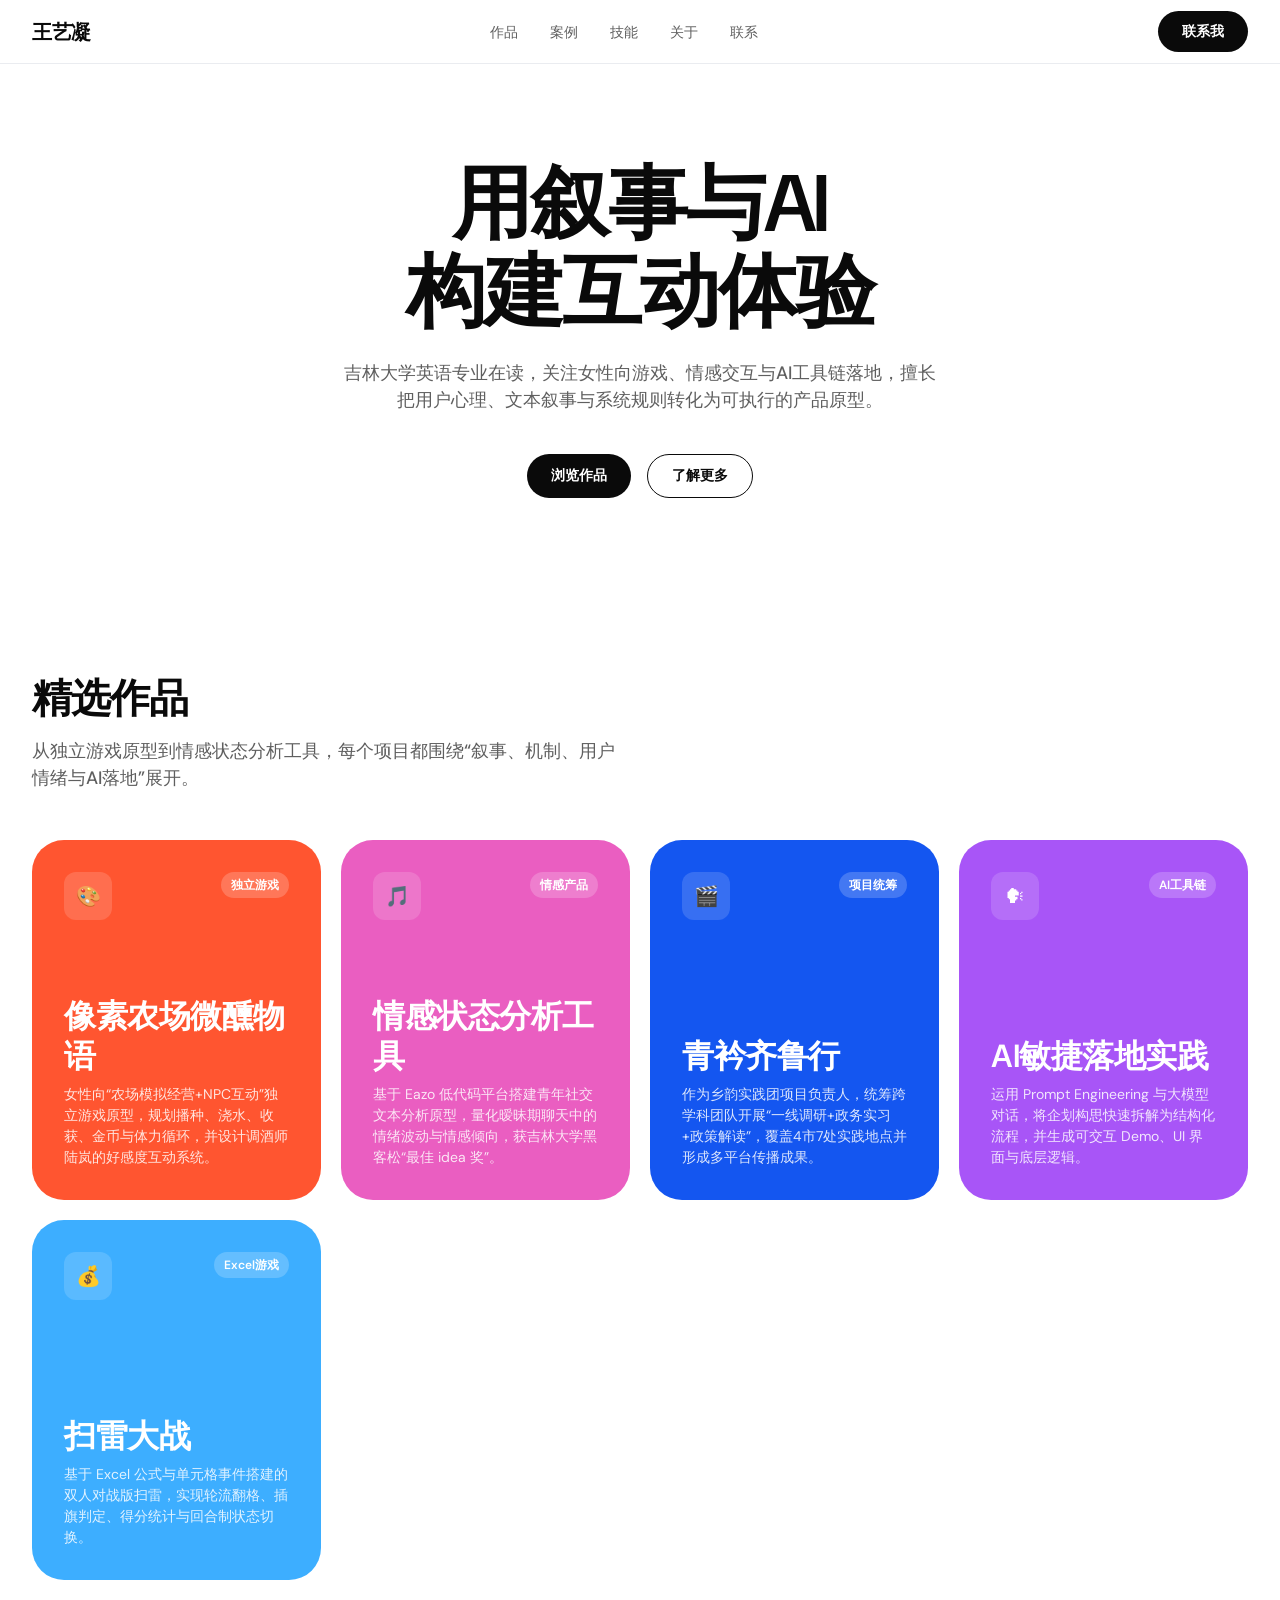
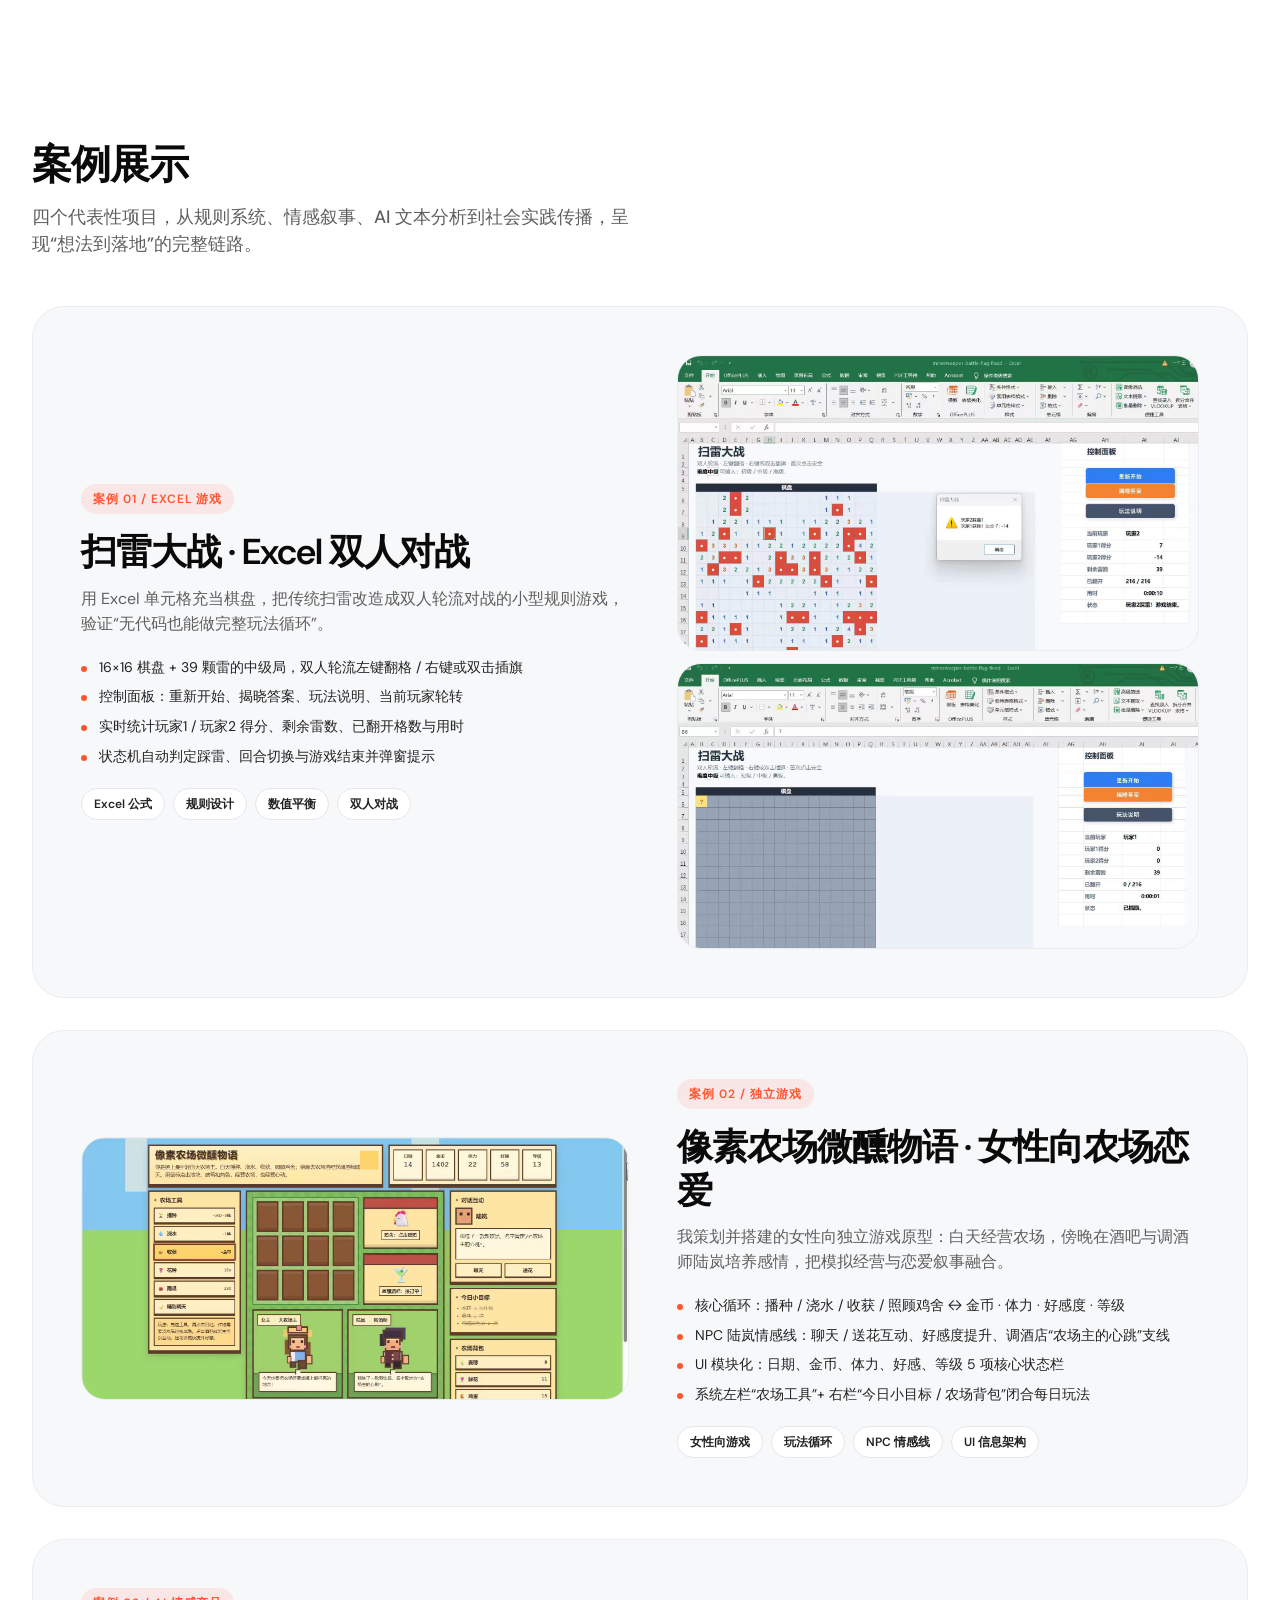
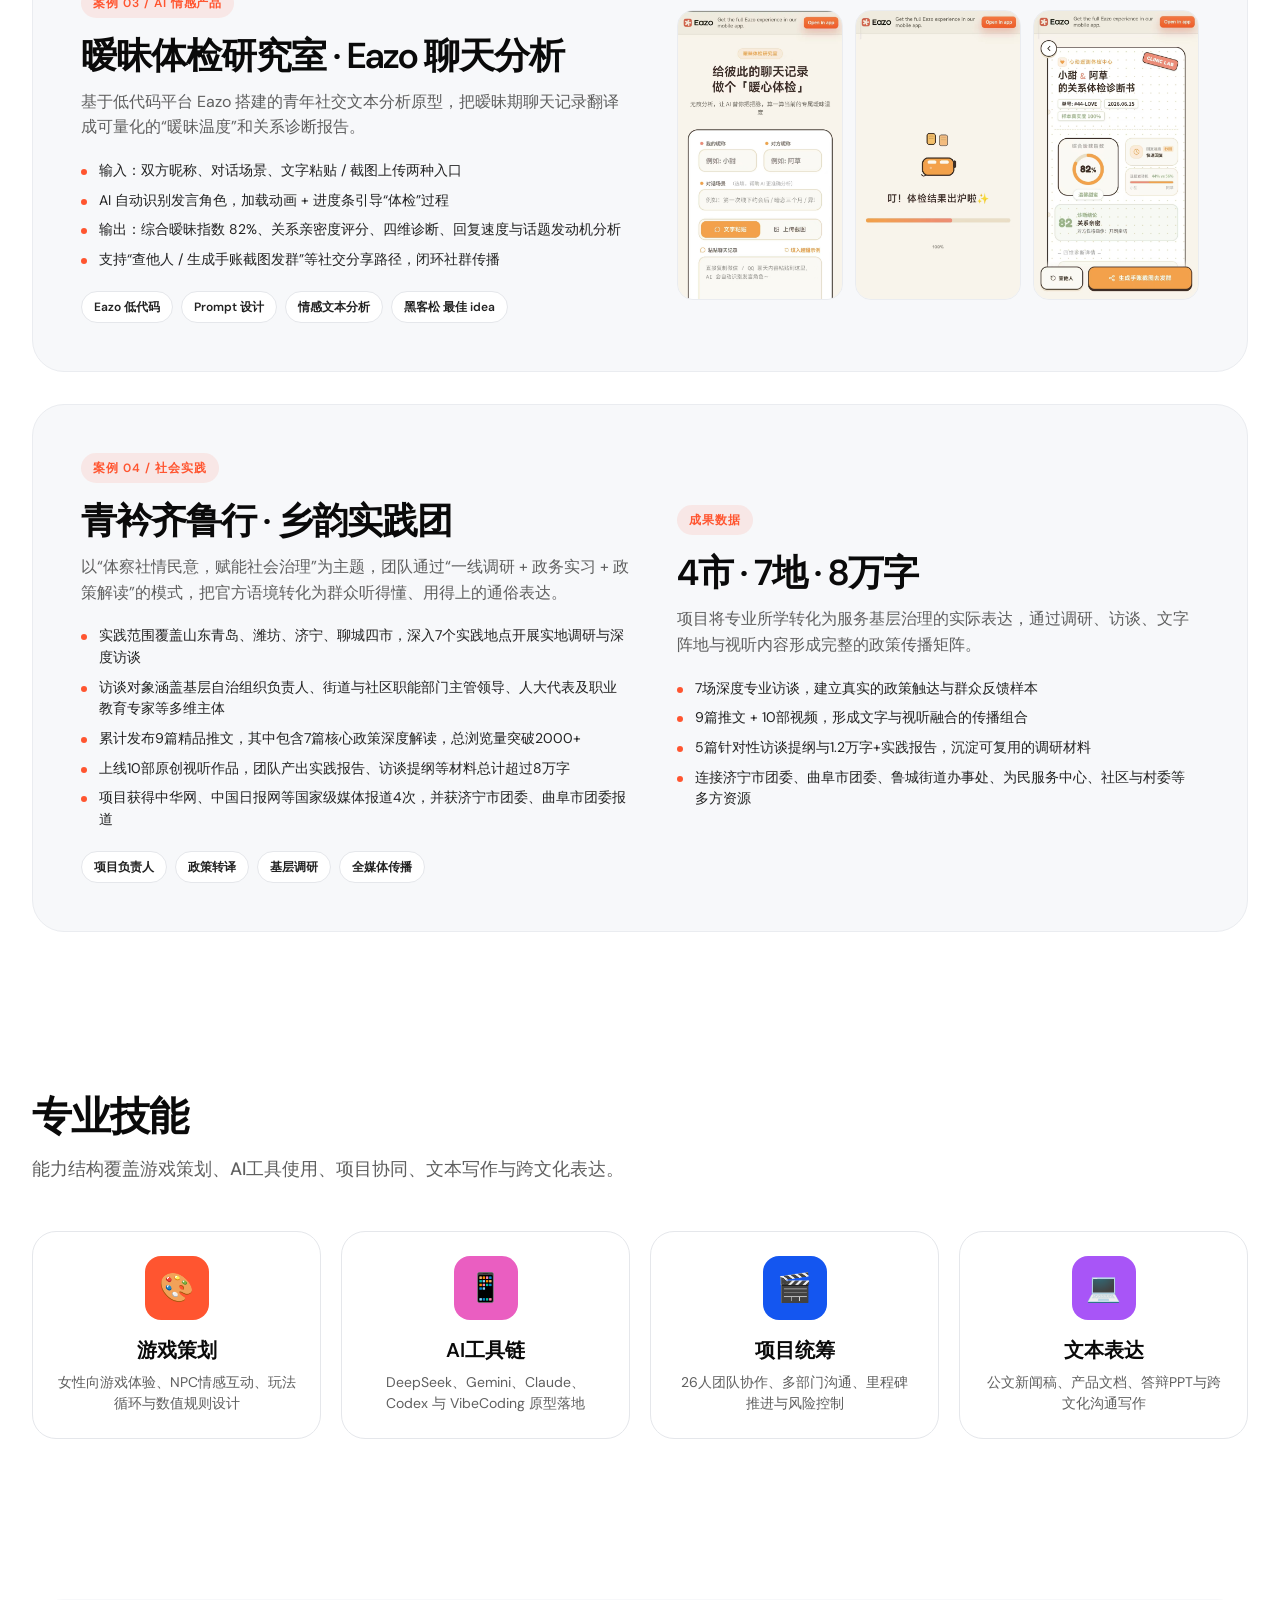
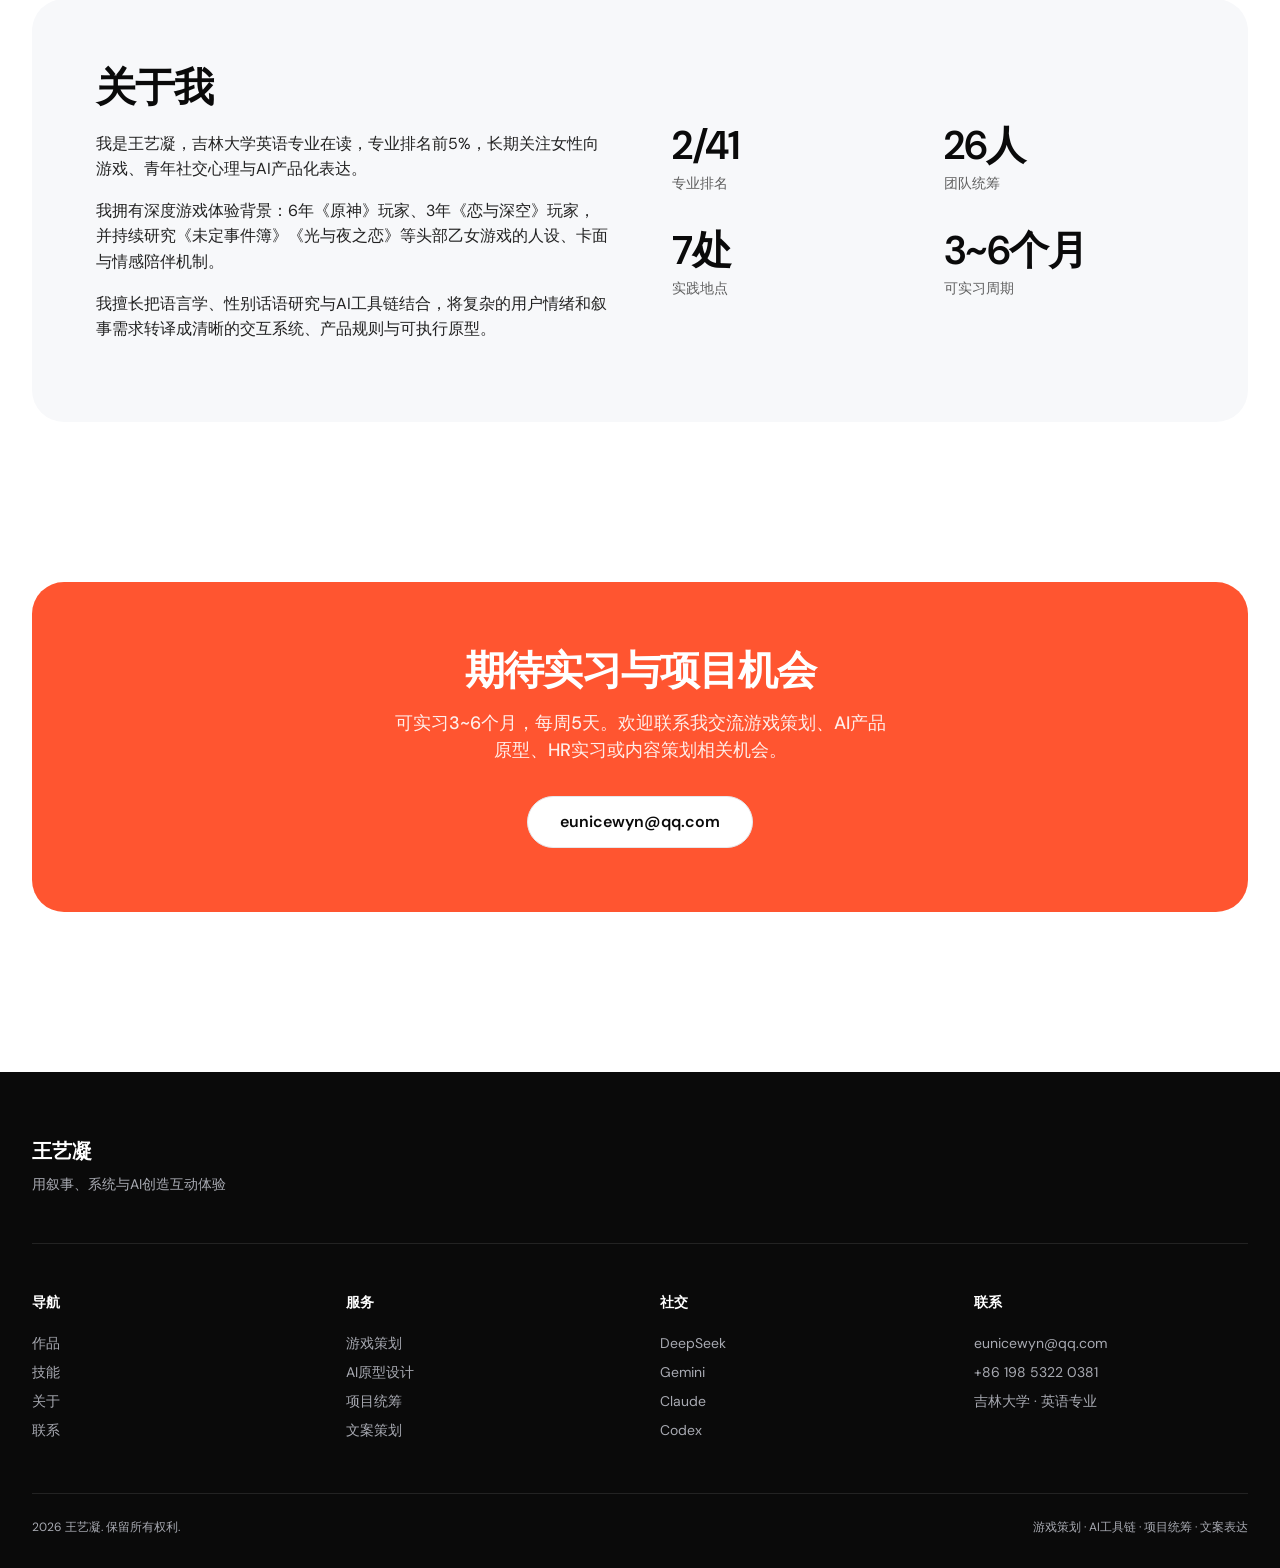
==== index.html @ bca610d2 "Deploy portfolio site" ====
<!-- Generated by Trae Work -->
<!DOCTYPE html>
<html lang="zh-CN">
<head>
  <meta charset="UTF-8">
  <meta name="viewport" content="width=device-width, initial-scale=1.0">
  <title>王艺凝 — 游戏策划与AI产品作品集</title>
  <link rel="preconnect" href="https://fonts.googleapis.com">
  <link rel="preconnect" href="https://fonts.gstatic.com" crossorigin>
  <link href="https://fonts.googleapis.com/css2?family=DM+Sans:ital,opsz,wght@0,9..40,400;0,9..40,500;0,9..40,600;0,9..40,700;1,9..40,400&display=swap" rel="stylesheet">
  <style>
    :root {
      --primary: #0a0a0a;
      --on-primary: #ffffff;
      --primary-soft: #181e25;
      --brand-coral: #ff5530;
      --brand-magenta: #ea5ec1;
      --brand-blue: #1456f0;
      --brand-blue-deep: #1d4ed8;
      --brand-cyan: #3daeff;
      --brand-purple: #a855f7;
      --canvas: #ffffff;
      --surface: #f7f8fa;
      --surface-soft: #f2f3f5;
      --hairline: #e5e7eb;
      --hairline-soft: #eaecf0;
      --ink: #0a0a0a;
      --ink-strong: #000000;
      --charcoal: #222222;
      --slate: #45515e;
      --steel: #5f5f5f;
      --stone: #8e8e93;
      --muted: #a8aab2;
      --footer-bg: #0a0a0a;
      --success-bg: #e8ffea;
      --success-text: #1ba673;
    }

    * { margin: 0; padding: 0; box-sizing: border-box; }

    html { scroll-behavior: smooth; }

    body {
      font-family: 'DM Sans', 'Inter', 'Helvetica Neue', Helvetica, Arial, sans-serif;
      background-color: var(--canvas);
      color: var(--ink);
      line-height: 1.5;
      -webkit-font-smoothing: antialiased;
    }

    /* Navigation */
    .nav {
      position: sticky;
      top: 0;
      z-index: 100;
      background: var(--canvas);
      border-bottom: 1px solid var(--hairline-soft);
      height: 64px;
      display: flex;
      align-items: center;
      justify-content: space-between;
      padding: 0 32px;
      max-width: 1280px;
      margin: 0 auto;
    }

    .nav-logo {
      font-size: 20px;
      font-weight: 700;
      color: var(--ink);
      letter-spacing: -0.5px;
      text-decoration: none;
    }

    .nav-links {
      display: flex;
      gap: 32px;
      list-style: none;
    }

    .nav-links a {
      font-size: 14px;
      font-weight: 500;
      color: var(--steel);
      text-decoration: none;
      transition: color 0.15s ease;
    }

    .nav-links a:hover { color: var(--ink); }

    .nav-cta {
      display: flex;
      gap: 12px;
    }

    .btn {
      display: inline-flex;
      align-items: center;
      justify-content: center;
      font-family: 'DM Sans', sans-serif;
      font-size: 14px;
      font-weight: 600;
      line-height: 1.4;
      text-decoration: none;
      border: none;
      cursor: pointer;
      transition: all 0.15s ease;
    }

    .btn-primary {
      background: var(--primary);
      color: var(--on-primary);
      padding: 11px 24px;
      border-radius: 9999px;
    }

    .btn-primary:hover { background: var(--charcoal); }

    .btn-secondary {
      background: transparent;
      color: var(--ink);
      padding: 11px 24px;
      border-radius: 9999px;
      border: 1px solid var(--ink);
    }

    .btn-secondary:hover { background: var(--surface); }

    .btn-tertiary {
      background: var(--canvas);
      color: var(--ink);
      padding: 11px 24px;
      border-radius: 9999px;
      border: 1px solid var(--hairline);
    }

    .btn-tertiary:hover { background: var(--surface); }

    /* Hero Section */
    .hero {
      max-width: 1280px;
      margin: 0 auto;
      padding: 96px 32px;
      text-align: center;
    }

    .hero h1 {
      font-size: 80px;
      font-weight: 600;
      line-height: 1.10;
      letter-spacing: -2px;
      color: var(--ink);
      margin-bottom: 24px;
    }

    .hero-subtitle {
      font-size: 18px;
      font-weight: 500;
      line-height: 1.5;
      color: var(--steel);
      max-width: 600px;
      margin: 0 auto 40px;
    }

    .hero-cta {
      display: flex;
      gap: 16px;
      justify-content: center;
      flex-wrap: wrap;
    }

    /* Section Base */
    .section {
      max-width: 1280px;
      margin: 0 auto;
      padding: 80px 32px;
    }

    .section-title {
      font-size: 40px;
      font-weight: 600;
      line-height: 1.20;
      letter-spacing: -1px;
      color: var(--ink);
      margin-bottom: 16px;
    }

    .section-subtitle {
      font-size: 18px;
      font-weight: 500;
      line-height: 1.5;
      color: var(--steel);
      margin-bottom: 48px;
      max-width: 600px;
    }

    /* Project Matrix Grid */
    .project-grid {
      display: grid;
      grid-template-columns: repeat(auto-fit, minmax(240px, 1fr));
      gap: 20px;
    }

    .project-card {
      border-radius: 32px;
      padding: 32px;
      min-height: 360px;
      display: flex;
      flex-direction: column;
      justify-content: space-between;
      position: relative;
      overflow: hidden;
      cursor: pointer;
      transition: transform 0.2s ease, box-shadow 0.2s ease;
    }

    .project-card:hover {
      transform: translateY(-4px);
      box-shadow: rgba(0, 0, 0, 0.08) 0px 12px 16px -4px;
    }

    .project-card-coral { background: var(--brand-coral); color: var(--on-primary); }
    .project-card-magenta { background: var(--brand-magenta); color: var(--on-primary); }
    .project-card-blue { background: var(--brand-blue); color: var(--on-primary); }
    .project-card-purple { background: var(--brand-purple); color: var(--on-primary); }
    .project-card-cyan { background: var(--brand-cyan); color: var(--on-primary); }

    .project-card-header {
      display: flex;
      justify-content: space-between;
      align-items: flex-start;
    }

    .project-badge {
      font-size: 12px;
      font-weight: 600;
      padding: 4px 10px;
      border-radius: 9999px;
      background: rgba(255,255,255,0.2);
      color: var(--on-primary);
    }

    .project-card h3 {
      font-size: 32px;
      font-weight: 600;
      line-height: 1.25;
      letter-spacing: -0.5px;
      margin-bottom: 8px;
    }

    .project-card p {
      font-size: 14px;
      line-height: 1.5;
      opacity: 0.85;
    }

    .project-card-icon {
      width: 48px;
      height: 48px;
      border-radius: 12px;
      background: rgba(255,255,255,0.15);
      display: flex;
      align-items: center;
      justify-content: center;
      font-size: 20px;
    }

    /* Skills Matrix */
    .skills-grid {
      display: grid;
      grid-template-columns: repeat(4, 1fr);
      gap: 20px;
    }

    .skill-tile {
      background: var(--canvas);
      border: 1px solid var(--hairline);
      border-radius: 24px;
      padding: 24px;
      text-align: center;
      transition: transform 0.15s ease;
    }

    .skill-tile:hover { transform: translateY(-2px); }

    .skill-icon {
      width: 64px;
      height: 64px;
      margin: 0 auto 16px;
      border-radius: 16px;
      display: flex;
      align-items: center;
      justify-content: center;
      font-size: 28px;
    }

    .skill-tile h4 {
      font-size: 20px;
      font-weight: 600;
      line-height: 1.4;
      margin-bottom: 8px;
      color: var(--ink);
    }

    .skill-tile p {
      font-size: 14px;
      color: var(--steel);
      line-height: 1.5;
    }

    /* About Section */
    .about-section {
      background: var(--surface);
      border-radius: 32px;
      padding: 64px;
      display: grid;
      grid-template-columns: 1fr 1fr;
      gap: 64px;
      align-items: center;
    }

    .about-text h2 {
      font-size: 40px;
      font-weight: 600;
      line-height: 1.20;
      letter-spacing: -1px;
      margin-bottom: 20px;
    }

    .about-text p {
      font-size: 16px;
      line-height: 1.6;
      color: var(--charcoal);
      margin-bottom: 16px;
    }

    .about-stats {
      display: grid;
      grid-template-columns: repeat(2, 1fr);
      gap: 32px;
    }

    .stat-item h3 {
      font-size: 40px;
      font-weight: 600;
      line-height: 1.20;
      letter-spacing: -1px;
      color: var(--ink);
      margin-bottom: 4px;
    }

    .stat-item p {
      font-size: 14px;
      color: var(--steel);
    }

    /* Contact CTA */
    .cta-section {
      background: var(--brand-coral);
      border-radius: 32px;
      padding: 64px;
      text-align: center;
      color: var(--on-primary);
    }

    .cta-section h2 {
      font-size: 40px;
      font-weight: 600;
      line-height: 1.20;
      letter-spacing: -1px;
      margin-bottom: 16px;
    }

    .cta-section p {
      font-size: 18px;
      font-weight: 500;
      opacity: 0.9;
      margin-bottom: 32px;
      max-width: 500px;
      margin-left: auto;
      margin-right: auto;
    }

    /* Footer */
    .footer {
      background: var(--footer-bg);
      color: var(--on-primary);
      padding: 64px 32px 32px;
      margin-top: 80px;
    }

    .footer-inner {
      max-width: 1280px;
      margin: 0 auto;
    }

    .footer-top {
      display: flex;
      justify-content: space-between;
      align-items: flex-start;
      margin-bottom: 48px;
      padding-bottom: 48px;
      border-bottom: 1px solid rgba(255,255,255,0.1);
    }

    .footer-brand {
      font-size: 20px;
      font-weight: 700;
      margin-bottom: 8px;
    }

    .footer-tagline {
      font-size: 14px;
      color: var(--muted);
    }

    .footer-links {
      display: grid;
      grid-template-columns: repeat(4, 1fr);
      gap: 40px;
      margin-bottom: 48px;
    }

    .footer-column h4 {
      font-size: 14px;
      font-weight: 600;
      color: var(--on-primary);
      margin-bottom: 16px;
    }

    .footer-column a {
      display: block;
      font-size: 14px;
      color: var(--muted);
      text-decoration: none;
      padding: 4px 0;
      transition: color 0.15s ease;
    }

    .footer-column a:hover { color: var(--on-primary); }

    .footer-bottom {
      display: flex;
      justify-content: space-between;
      align-items: center;
      padding-top: 24px;
      border-top: 1px solid rgba(255,255,255,0.1);
      font-size: 12px;
      color: var(--muted);
    }

    /* Responsive */
    @media (max-width: 1024px) {
      .hero h1 { font-size: 56px; }
      .skills-grid { grid-template-columns: repeat(2, 1fr); }
      .about-section { grid-template-columns: 1fr; gap: 40px; padding: 40px; }
      .case-study { grid-template-columns: 1fr; }
      .case-study.reverse .case-text { order: 0; }
      .case-gallery-grid { grid-template-columns: 1fr; }
    }

    @media (max-width: 768px) {
      .nav-links { display: none; }
      .hero { padding: 64px 20px; }
      .hero h1 { font-size: 40px; letter-spacing: -1px; }
      .section { padding: 48px 20px; }
      .skills-grid { grid-template-columns: 1fr; }
      .about-section { padding: 32px; }
      .about-stats { grid-template-columns: 1fr; gap: 20px; }
      .cta-section { padding: 40px 24px; }
      .footer-links { grid-template-columns: repeat(2, 1fr); }
      .footer-top { flex-direction: column; gap: 20px; }
      .case-study { padding: 28px; gap: 28px; }
      .case-text h3 { font-size: 28px; }
    }

    @media (max-width: 480px) {
      .hero h1 { font-size: 32px; }
      .section-title { font-size: 28px; }
      .stat-item h3 { font-size: 28px; }
      .about-text h2 { font-size: 28px; }
      .cta-section h2 { font-size: 28px; }
    }

    /* Case Study Section */
    .case-list {
      display: flex;
      flex-direction: column;
      gap: 32px;
    }

    .case-study {
      display: grid;
      grid-template-columns: 1.05fr 1fr;
      gap: 48px;
      align-items: center;
      padding: 48px;
      border-radius: 32px;
      background: var(--surface);
      border: 1px solid var(--hairline-soft);
    }

    .case-study.reverse .case-text { order: 2; }

    .case-text .case-eyebrow {
      display: inline-block;
      font-size: 12px;
      font-weight: 600;
      letter-spacing: 0.08em;
      text-transform: uppercase;
      color: var(--brand-coral);
      background: rgba(255, 85, 48, 0.10);
      padding: 6px 12px;
      border-radius: 9999px;
      margin-bottom: 16px;
    }

    .case-text h3 {
      font-size: 36px;
      font-weight: 600;
      line-height: 1.20;
      letter-spacing: -1px;
      color: var(--ink);
      margin-bottom: 12px;
    }

    .case-text .case-tagline {
      font-size: 16px;
      color: var(--steel);
      line-height: 1.6;
      margin-bottom: 20px;
    }

    .case-text ul {
      list-style: none;
      padding: 0;
      margin: 0 0 20px;
    }

    .case-text ul li {
      position: relative;
      font-size: 14px;
      color: var(--charcoal);
      padding-left: 18px;
      margin-bottom: 8px;
      line-height: 1.55;
    }

    .case-text ul li::before {
      content: "";
      position: absolute;
      left: 0;
      top: 9px;
      width: 6px;
      height: 6px;
      background: var(--brand-coral);
      border-radius: 50%;
    }

    .case-meta {
      display: flex;
      flex-wrap: wrap;
      gap: 8px;
    }

    .case-tag {
      font-size: 12px;
      font-weight: 600;
      color: var(--charcoal);
      padding: 6px 12px;
      border-radius: 9999px;
      background: var(--canvas);
      border: 1px solid var(--hairline);
    }

    .case-visual {
      width: 100%;
      border-radius: 24px;
      overflow: hidden;
      background: var(--canvas);
      border: 1px solid var(--hairline-soft);
    }

    .case-visual img {
      display: block;
      width: 100%;
      height: auto;
    }

    .case-gallery-grid {
      display: grid;
      grid-template-columns: repeat(3, 1fr);
      gap: 12px;
    }

    .case-gallery-grid img {
      width: 100%;
      height: 100%;
      object-fit: cover;
      border-radius: 16px;
      background: var(--canvas);
      border: 1px solid var(--hairline-soft);
    }
  </style>
</head>
<body>

  <!-- Navigation -->
  <nav class="nav">
    <a href="#" class="nav-logo">王艺凝</a>
    <ul class="nav-links">
      <li><a href="#projects">作品</a></li>
      <li><a href="#cases">案例</a></li>
      <li><a href="#skills">技能</a></li>
      <li><a href="#about">关于</a></li>
      <li><a href="#contact">联系</a></li>
    </ul>
    <div class="nav-cta">
      <a href="#contact" class="btn btn-primary">联系我</a>
    </div>
  </nav>

  <!-- Hero Section -->
  <section class="hero">
    <h1>用叙事与AI<br>构建互动体验</h1>
    <p class="hero-subtitle">吉林大学英语专业在读，关注女性向游戏、情感交互与AI工具链落地，擅长把用户心理、文本叙事与系统规则转化为可执行的产品原型。</p>
    <div class="hero-cta">
      <a href="#projects" class="btn btn-primary">浏览作品</a>
      <a href="#contact" class="btn btn-secondary">了解更多</a>
    </div>
  </section>

  <!-- Projects Section -->
  <section class="section" id="projects">
    <h2 class="section-title">精选作品</h2>
    <p class="section-subtitle">从独立游戏原型到情感状态分析工具，每个项目都围绕“叙事、机制、用户情绪与AI落地”展开。</p>
    <div class="project-grid">
      <div class="project-card project-card-coral">
        <div>
          <div class="project-card-header">
            <div class="project-card-icon">&#127912;</div>
            <span class="project-badge">独立游戏</span>
          </div>
        </div>
        <div>
          <h3>像素农场微醺物语</h3>
          <p>女性向“农场模拟经营+NPC互动”独立游戏原型，规划播种、浇水、收获、金币与体力循环，并设计调酒师陆岚的好感度互动系统。</p>
        </div>
      </div>
      <div class="project-card project-card-magenta">
        <div>
          <div class="project-card-header">
            <div class="project-card-icon">&#127925;</div>
            <span class="project-badge">情感产品</span>
          </div>
        </div>
        <div>
          <h3>情感状态分析工具</h3>
          <p>基于 Eazo 低代码平台搭建青年社交文本分析原型，量化暧昧期聊天中的情绪波动与情感倾向，获吉林大学黑客松“最佳 idea 奖”。</p>
        </div>
      </div>
      <div class="project-card project-card-blue">
        <div>
          <div class="project-card-header">
            <div class="project-card-icon">&#127916;</div>
            <span class="project-badge">项目统筹</span>
          </div>
        </div>
        <div>
          <h3>青衿齐鲁行</h3>
          <p>作为乡韵实践团项目负责人，统筹跨学科团队开展“一线调研+政务实习+政策解读”，覆盖4市7处实践地点并形成多平台传播成果。</p>
        </div>
      </div>
      <div class="project-card project-card-purple">
        <div>
          <div class="project-card-header">
            <div class="project-card-icon">&#128483;</div>
            <span class="project-badge">AI工具链</span>
          </div>
        </div>
        <div>
          <h3>AI敏捷落地实践</h3>
          <p>运用 Prompt Engineering 与大模型对话，将企划构思快速拆解为结构化流程，并生成可交互 Demo、UI 界面与底层逻辑。</p>
        </div>
      </div>
      <div class="project-card project-card-cyan">
        <div>
          <div class="project-card-header">
            <div class="project-card-icon">&#128176;</div>
            <span class="project-badge">Excel游戏</span>
          </div>
        </div>
        <div>
          <h3>扫雷大战</h3>
          <p>基于 Excel 公式与单元格事件搭建的双人对战版扫雷，实现轮流翻格、插旗判定、得分统计与回合制状态切换。</p>
        </div>
      </div>
    </div>
  </section>

  <!-- Case Study Section -->
  <section class="section" id="cases">
    <h2 class="section-title">案例展示</h2>
    <p class="section-subtitle">四个代表性项目，从规则系统、情感叙事、AI 文本分析到社会实践传播，呈现“想法到落地”的完整链路。</p>
    <div class="case-list">

      <!-- Case 01: 扫雷大战 -->
      <article class="case-study">
        <div class="case-text">
          <span class="case-eyebrow">案例 01 / Excel 游戏</span>
          <h3>扫雷大战 · Excel 双人对战</h3>
          <p class="case-tagline">用 Excel 单元格充当棋盘，把传统扫雷改造成双人轮流对战的小型规则游戏，验证“无代码也能做完整玩法循环”。</p>
          <ul>
            <li>16×16 棋盘 + 39 颗雷的中级局，双人轮流左键翻格 / 右键或双击插旗</li>
            <li>控制面板：重新开始、揭晓答案、玩法说明、当前玩家轮转</li>
            <li>实时统计玩家1 / 玩家2 得分、剩余雷数、已翻开格数与用时</li>
            <li>状态机自动判定踩雷、回合切换与游戏结束并弹窗提示</li>
          </ul>
          <div class="case-meta">
            <span class="case-tag">Excel 公式</span>
            <span class="case-tag">规则设计</span>
            <span class="case-tag">数值平衡</span>
            <span class="case-tag">双人对战</span>
          </div>
        </div>
        <div>
          <div class="case-visual" style="margin-bottom:12px;">
            <img src="assets/minesweeper_play.jpg" alt="扫雷大战 对战中棋盘截图">
          </div>
          <div class="case-visual">
            <img src="assets/minesweeper_start.jpg" alt="扫雷大战 初始棋盘与控制面板">
          </div>
        </div>
      </article>

      <!-- Case 02: 像素农场微醺物语 -->
      <article class="case-study reverse">
        <div class="case-visual">
          <img src="assets/farm_main.jpg" alt="像素农场微醺物语 主界面截图">
        </div>
        <div class="case-text">
          <span class="case-eyebrow">案例 02 / 独立游戏</span>
          <h3>像素农场微醺物语 · 女性向农场恋爱</h3>
          <p class="case-tagline">我策划并搭建的女性向独立游戏原型：白天经营农场，傍晚在酒吧与调酒师陆岚培养感情，把模拟经营与恋爱叙事融合。</p>
          <ul>
            <li>核心循环：播种 / 浇水 / 收获 / 照顾鸡舍 ↔ 金币 · 体力 · 好感度 · 等级</li>
            <li>NPC 陆岚情感线：聊天 / 送花互动、好感度提升、调酒店“农场主的心跳”支线</li>
            <li>UI 模块化：日期、金币、体力、好感、等级 5 项核心状态栏</li>
            <li>系统左栏“农场工具”+ 右栏“今日小目标 / 农场背包”闭合每日玩法</li>
          </ul>
          <div class="case-meta">
            <span class="case-tag">女性向游戏</span>
            <span class="case-tag">玩法循环</span>
            <span class="case-tag">NPC 情感线</span>
            <span class="case-tag">UI 信息架构</span>
          </div>
        </div>
      </article>

      <!-- Case 03: Eazo 暧昧期聊天分析 -->
      <article class="case-study">
        <div class="case-text">
          <span class="case-eyebrow">案例 03 / AI 情感产品</span>
          <h3>暧昧体检研究室 · Eazo 聊天分析</h3>
          <p class="case-tagline">基于低代码平台 Eazo 搭建的青年社交文本分析原型，把暧昧期聊天记录翻译成可量化的“暖昧温度”和关系诊断报告。</p>
          <ul>
            <li>输入：双方昵称、对话场景、文字粘贴 / 截图上传两种入口</li>
            <li>AI 自动识别发言角色，加载动画 + 进度条引导“体检”过程</li>
            <li>输出：综合暧昧指数 82%、关系亲密度评分、四维诊断、回复速度与话题发动机分析</li>
            <li>支持“查他人 / 生成手账截图发群”等社交分享路径，闭环社群传播</li>
          </ul>
          <div class="case-meta">
            <span class="case-tag">Eazo 低代码</span>
            <span class="case-tag">Prompt 设计</span>
            <span class="case-tag">情感文本分析</span>
            <span class="case-tag">黑客松 最佳 idea</span>
          </div>
        </div>
        <div class="case-gallery-grid">
          <img src="assets/eazo_home.jpg" alt="Eazo 暧昧体检 首页输入">
          <img src="assets/eazo_loading.jpg" alt="Eazo 体检结果加载动画">
          <img src="assets/eazo_result.jpg" alt="Eazo 关系体检诊断书">
        </div>
      </article>

      <!-- Case 04: 青衿齐鲁行社会实践 -->
      <article class="case-study reverse">
        <div class="case-text">
          <span class="case-eyebrow">案例 04 / 社会实践</span>
          <h3>青衿齐鲁行 · 乡韵实践团</h3>
          <p class="case-tagline">以“体察社情民意，赋能社会治理”为主题，团队通过“一线调研 + 政务实习 + 政策解读”的模式，把官方语境转化为群众听得懂、用得上的通俗表达。</p>
          <ul>
            <li>实践范围覆盖山东青岛、潍坊、济宁、聊城四市，深入7个实践地点开展实地调研与深度访谈</li>
            <li>访谈对象涵盖基层自治组织负责人、街道与社区职能部门主管领导、人大代表及职业教育专家等多维主体</li>
            <li>累计发布9篇精品推文，其中包含7篇核心政策深度解读，总浏览量突破2000+</li>
            <li>上线10部原创视听作品，团队产出实践报告、访谈提纲等材料总计超过8万字</li>
            <li>项目获得中华网、中国日报网等国家级媒体报道4次，并获济宁市团委、曲阜市团委报道</li>
          </ul>
          <div class="case-meta">
            <span class="case-tag">项目负责人</span>
            <span class="case-tag">政策转译</span>
            <span class="case-tag">基层调研</span>
            <span class="case-tag">全媒体传播</span>
          </div>
        </div>
        <div class="case-text">
          <span class="case-eyebrow">成果数据</span>
          <h3>4市 · 7地 · 8万字</h3>
          <p class="case-tagline">项目将专业所学转化为服务基层治理的实际表达，通过调研、访谈、文字阵地与视听内容形成完整的政策传播矩阵。</p>
          <ul>
            <li>7场深度专业访谈，建立真实的政策触达与群众反馈样本</li>
            <li>9篇推文 + 10部视频，形成文字与视听融合的传播组合</li>
            <li>5篇针对性访谈提纲与1.2万字+实践报告，沉淀可复用的调研材料</li>
            <li>连接济宁市团委、曲阜市团委、鲁城街道办事处、为民服务中心、社区与村委等多方资源</li>
          </ul>
        </div>
      </article>

    </div>
  </section>

  <!-- Skills Section -->
  <section class="section" id="skills">
    <h2 class="section-title">专业技能</h2>
    <p class="section-subtitle">能力结构覆盖游戏策划、AI工具使用、项目协同、文本写作与跨文化表达。</p>
    <div class="skills-grid">
      <div class="skill-tile">
        <div class="skill-icon" style="background: var(--brand-coral); color: white;">&#127912;</div>
        <h4>游戏策划</h4>
        <p>女性向游戏体验、NPC情感互动、玩法循环与数值规则设计</p>
      </div>
      <div class="skill-tile">
        <div class="skill-icon" style="background: var(--brand-magenta); color: white;">&#128241;</div>
        <h4>AI工具链</h4>
        <p>DeepSeek、Gemini、Claude、Codex 与 VibeCoding 原型落地</p>
      </div>
      <div class="skill-tile">
        <div class="skill-icon" style="background: var(--brand-blue); color: white;">&#127916;</div>
        <h4>项目统筹</h4>
        <p>26人团队协作、多部门沟通、里程碑推进与风险控制</p>
      </div>
      <div class="skill-tile">
        <div class="skill-icon" style="background: var(--brand-purple); color: white;">&#128187;</div>
        <h4>文本表达</h4>
        <p>公文新闻稿、产品文档、答辩PPT与跨文化沟通写作</p>
      </div>
    </div>
  </section>

  <!-- About Section -->
  <section class="section" id="about">
    <div class="about-section">
      <div class="about-text">
        <h2>关于我</h2>
        <p>我是王艺凝，吉林大学英语专业在读，专业排名前5%，长期关注女性向游戏、青年社交心理与AI产品化表达。</p>
        <p>我拥有深度游戏体验背景：6年《原神》玩家、3年《恋与深空》玩家，并持续研究《未定事件簿》《光与夜之恋》等头部乙女游戏的人设、卡面与情感陪伴机制。</p>
        <p>我擅长把语言学、性别话语研究与AI工具链结合，将复杂的用户情绪和叙事需求转译成清晰的交互系统、产品规则与可执行原型。</p>
      </div>
      <div class="about-stats">
        <div class="stat-item">
          <h3>2/41</h3>
          <p>专业排名</p>
        </div>
        <div class="stat-item">
          <h3>26人</h3>
          <p>团队统筹</p>
        </div>
        <div class="stat-item">
          <h3>7处</h3>
          <p>实践地点</p>
        </div>
        <div class="stat-item">
          <h3>3~6个月</h3>
          <p>可实习周期</p>
        </div>
      </div>
    </div>
  </section>

  <!-- Contact CTA -->
  <section class="section" id="contact">
    <div class="cta-section">
      <h2>期待实习与项目机会</h2>
      <p>可实习3~6个月，每周5天。欢迎联系我交流游戏策划、AI产品原型、HR实习或内容策划相关机会。</p>
      <a href="mailto:eunicewyn@qq.com" class="btn btn-tertiary" style="font-size: 16px; padding: 14px 32px;">eunicewyn@qq.com</a>
    </div>
  </section>

  <!-- Footer -->
  <footer class="footer">
    <div class="footer-inner">
      <div class="footer-top">
        <div>
          <div class="footer-brand">王艺凝</div>
          <div class="footer-tagline">用叙事、系统与AI创造互动体验</div>
        </div>
      </div>
      <div class="footer-links">
        <div class="footer-column">
          <h4>导航</h4>
          <a href="#projects">作品</a>
          <a href="#skills">技能</a>
          <a href="#about">关于</a>
          <a href="#contact">联系</a>
        </div>
        <div class="footer-column">
          <h4>服务</h4>
          <a href="#">游戏策划</a>
          <a href="#">AI原型设计</a>
          <a href="#">项目统筹</a>
          <a href="#">文案策划</a>
        </div>
        <div class="footer-column">
          <h4>社交</h4>
          <a href="#">DeepSeek</a>
          <a href="#">Gemini</a>
          <a href="#">Claude</a>
          <a href="#">Codex</a>
        </div>
        <div class="footer-column">
          <h4>联系</h4>
          <a href="mailto:eunicewyn@qq.com">eunicewyn@qq.com</a>
          <a href="tel:+8619853220381">+86 198 5322 0381</a>
          <a href="#">吉林大学 · 英语专业</a>
        </div>
      </div>
      <div class="footer-bottom">
        <span> 2026 王艺凝. 保留所有权利.</span>
        <span>游戏策划 · AI工具链 · 项目统筹 · 文案表达</span>
      </div>
    </div>
  </footer>

</body>
</html>
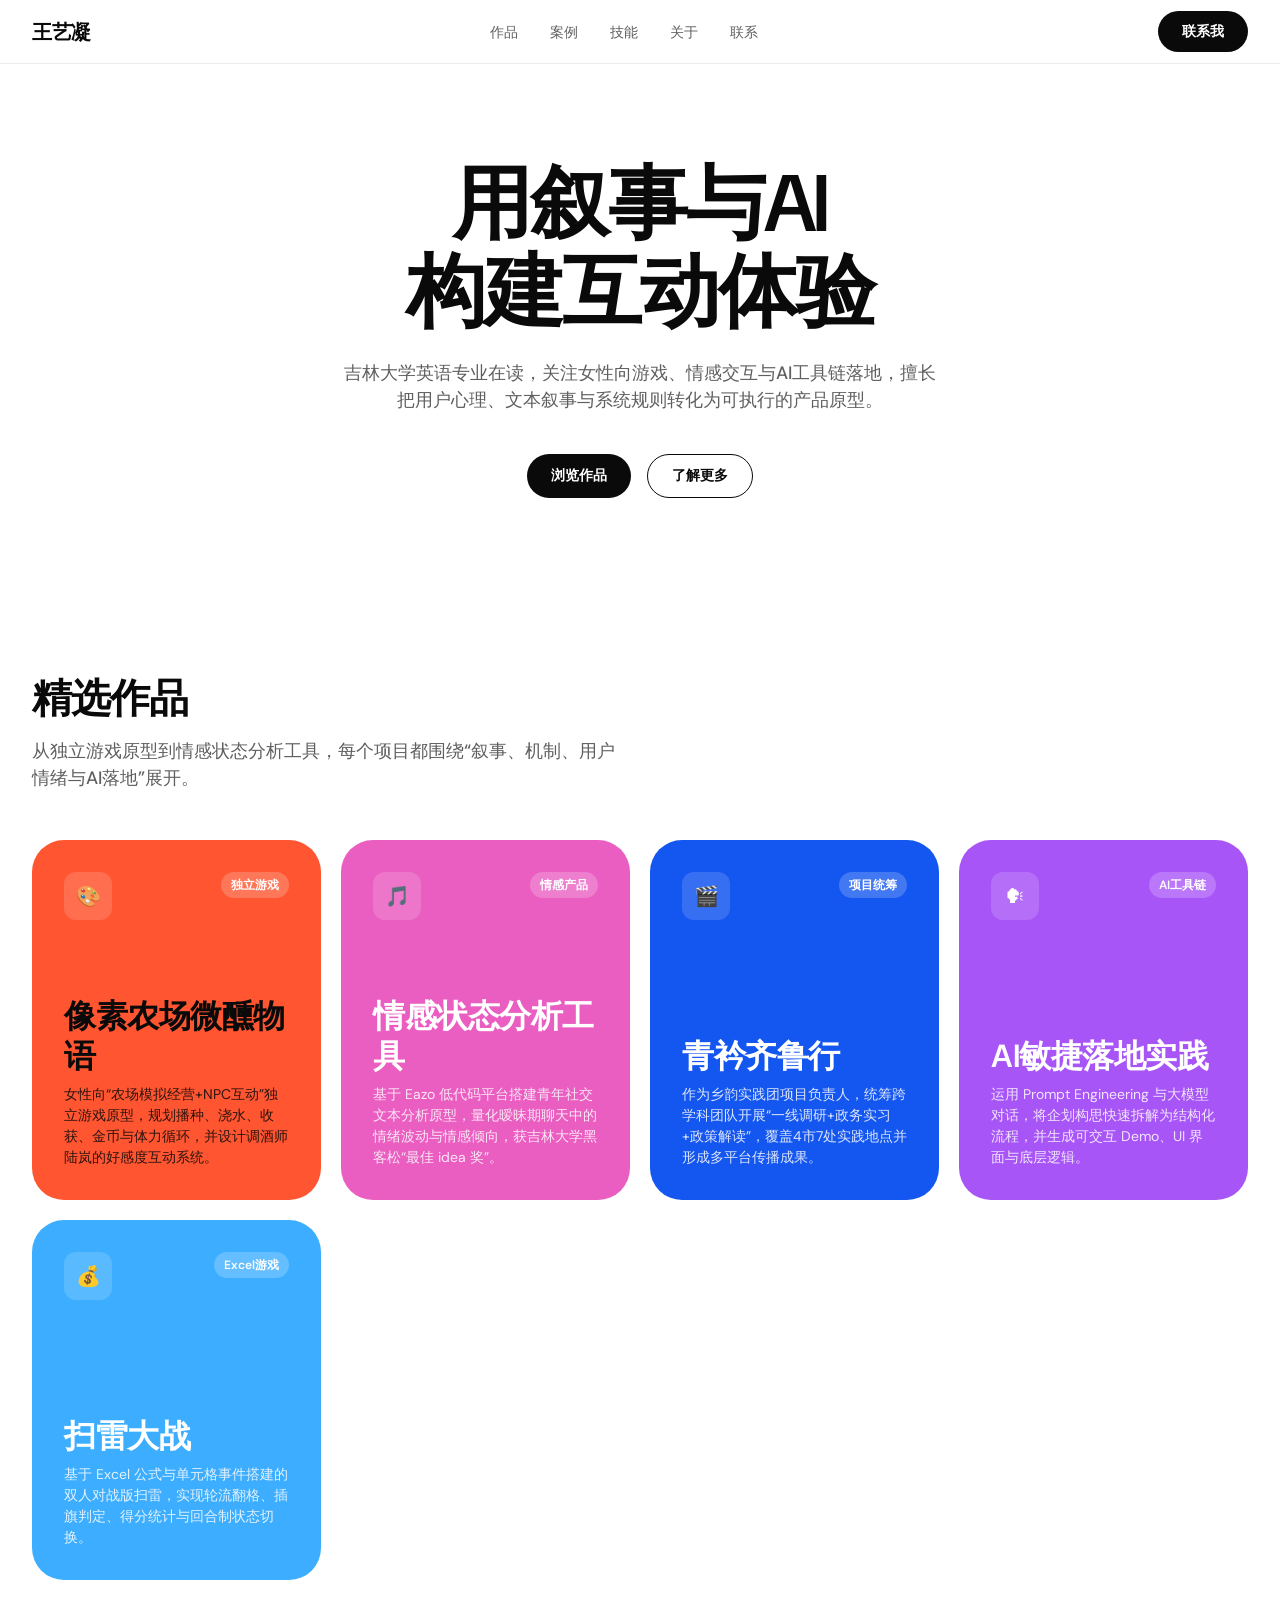
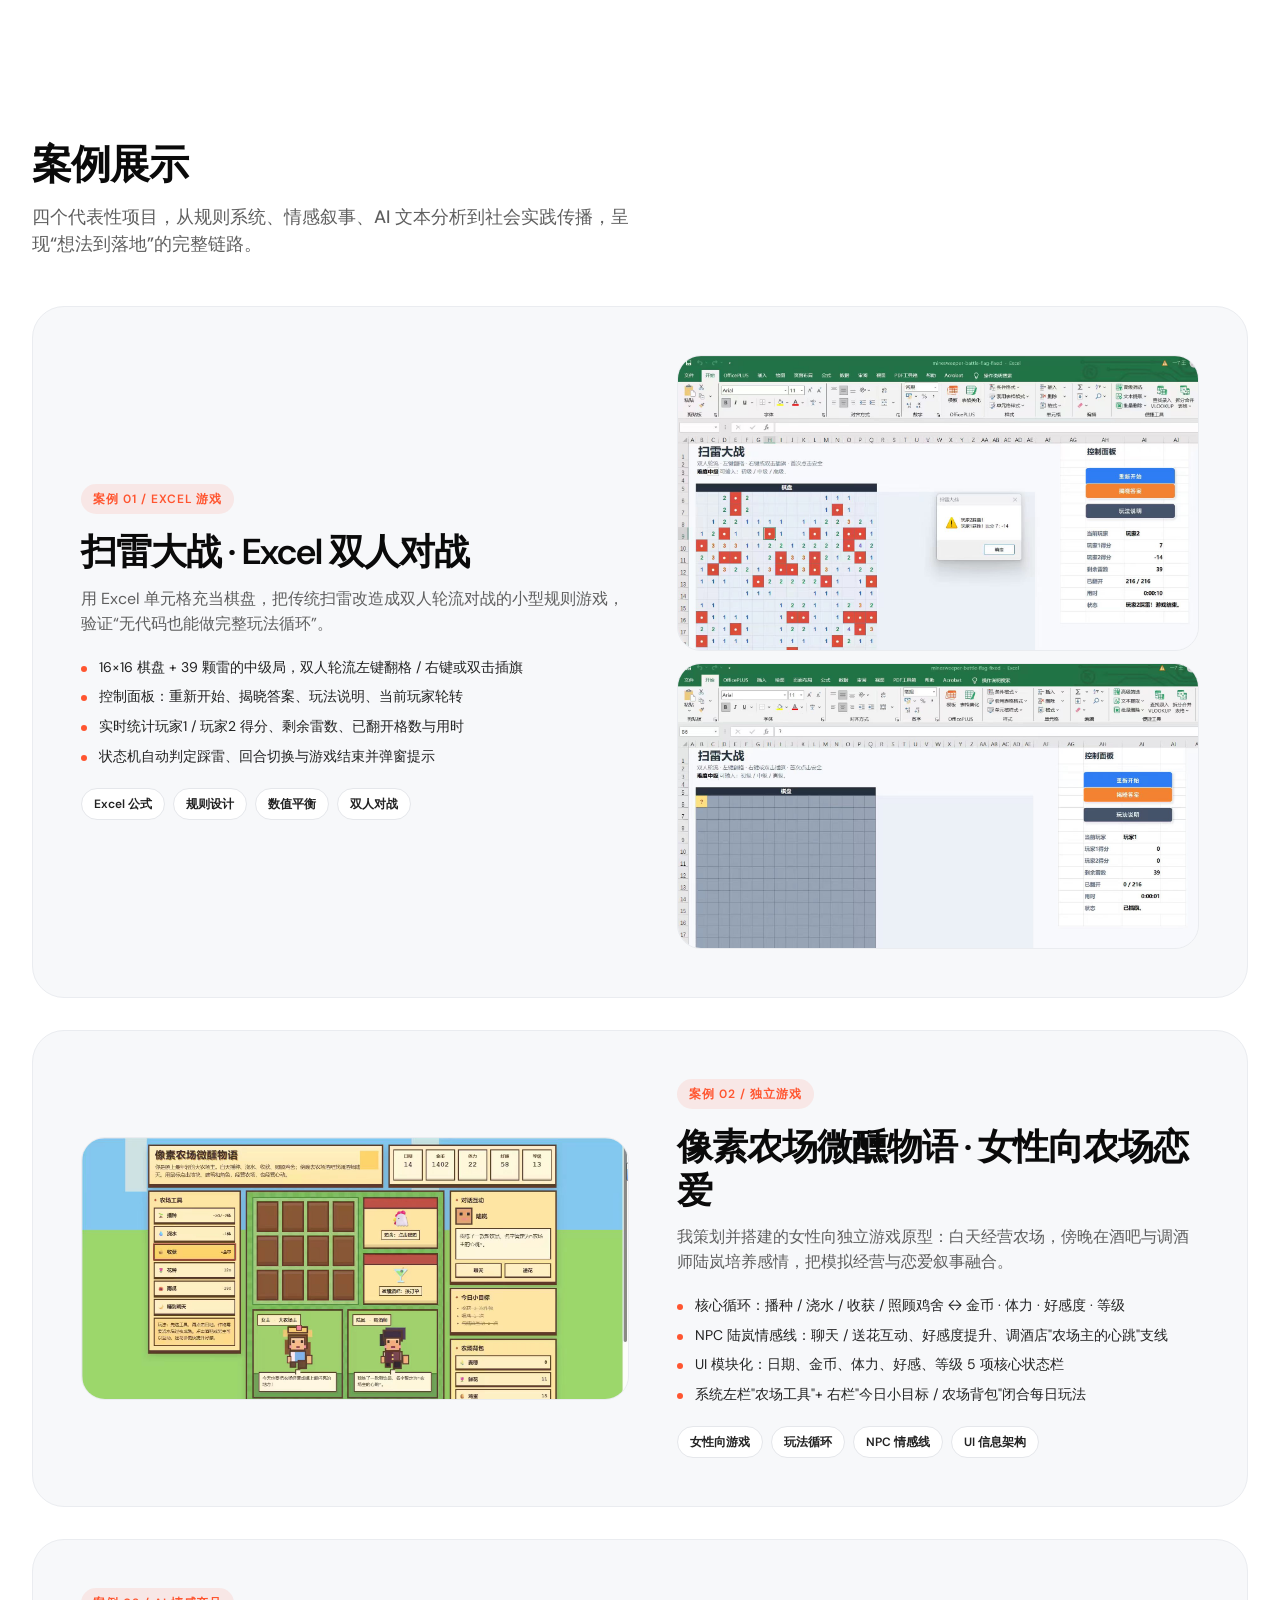
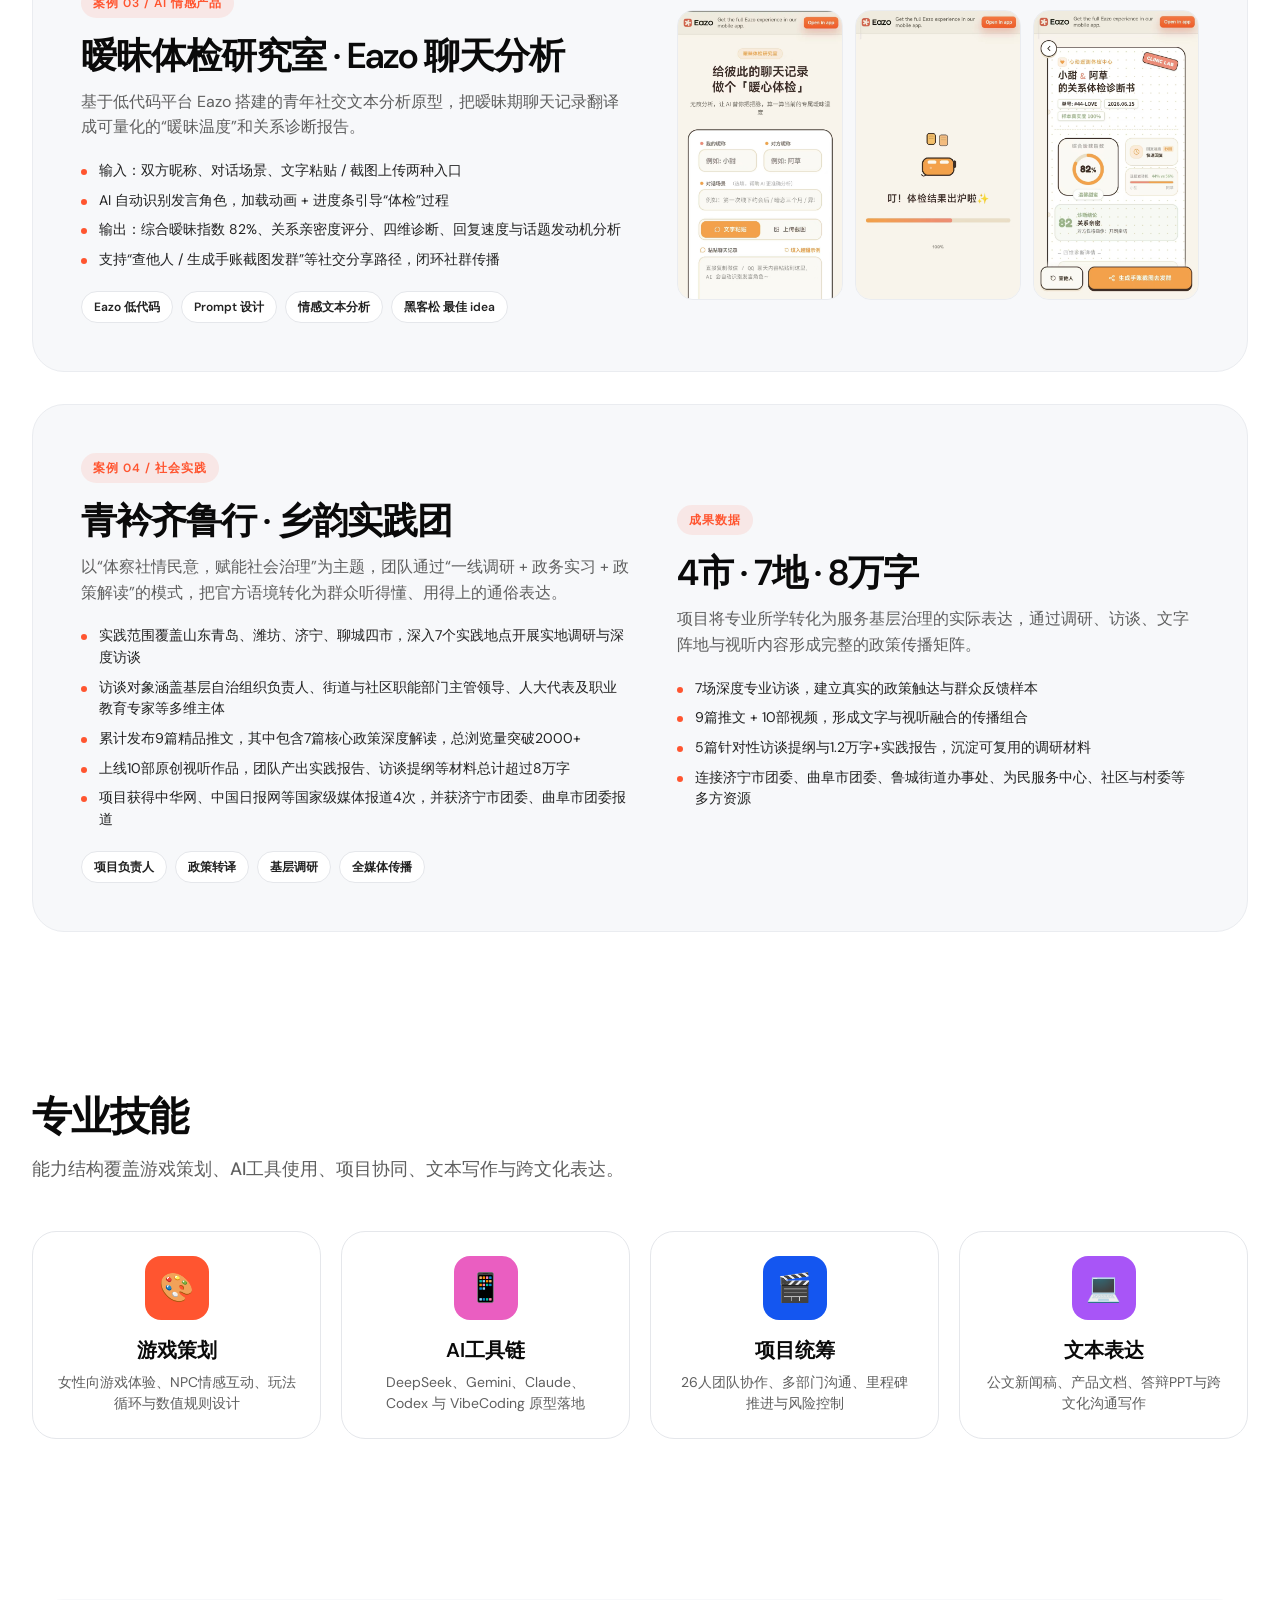
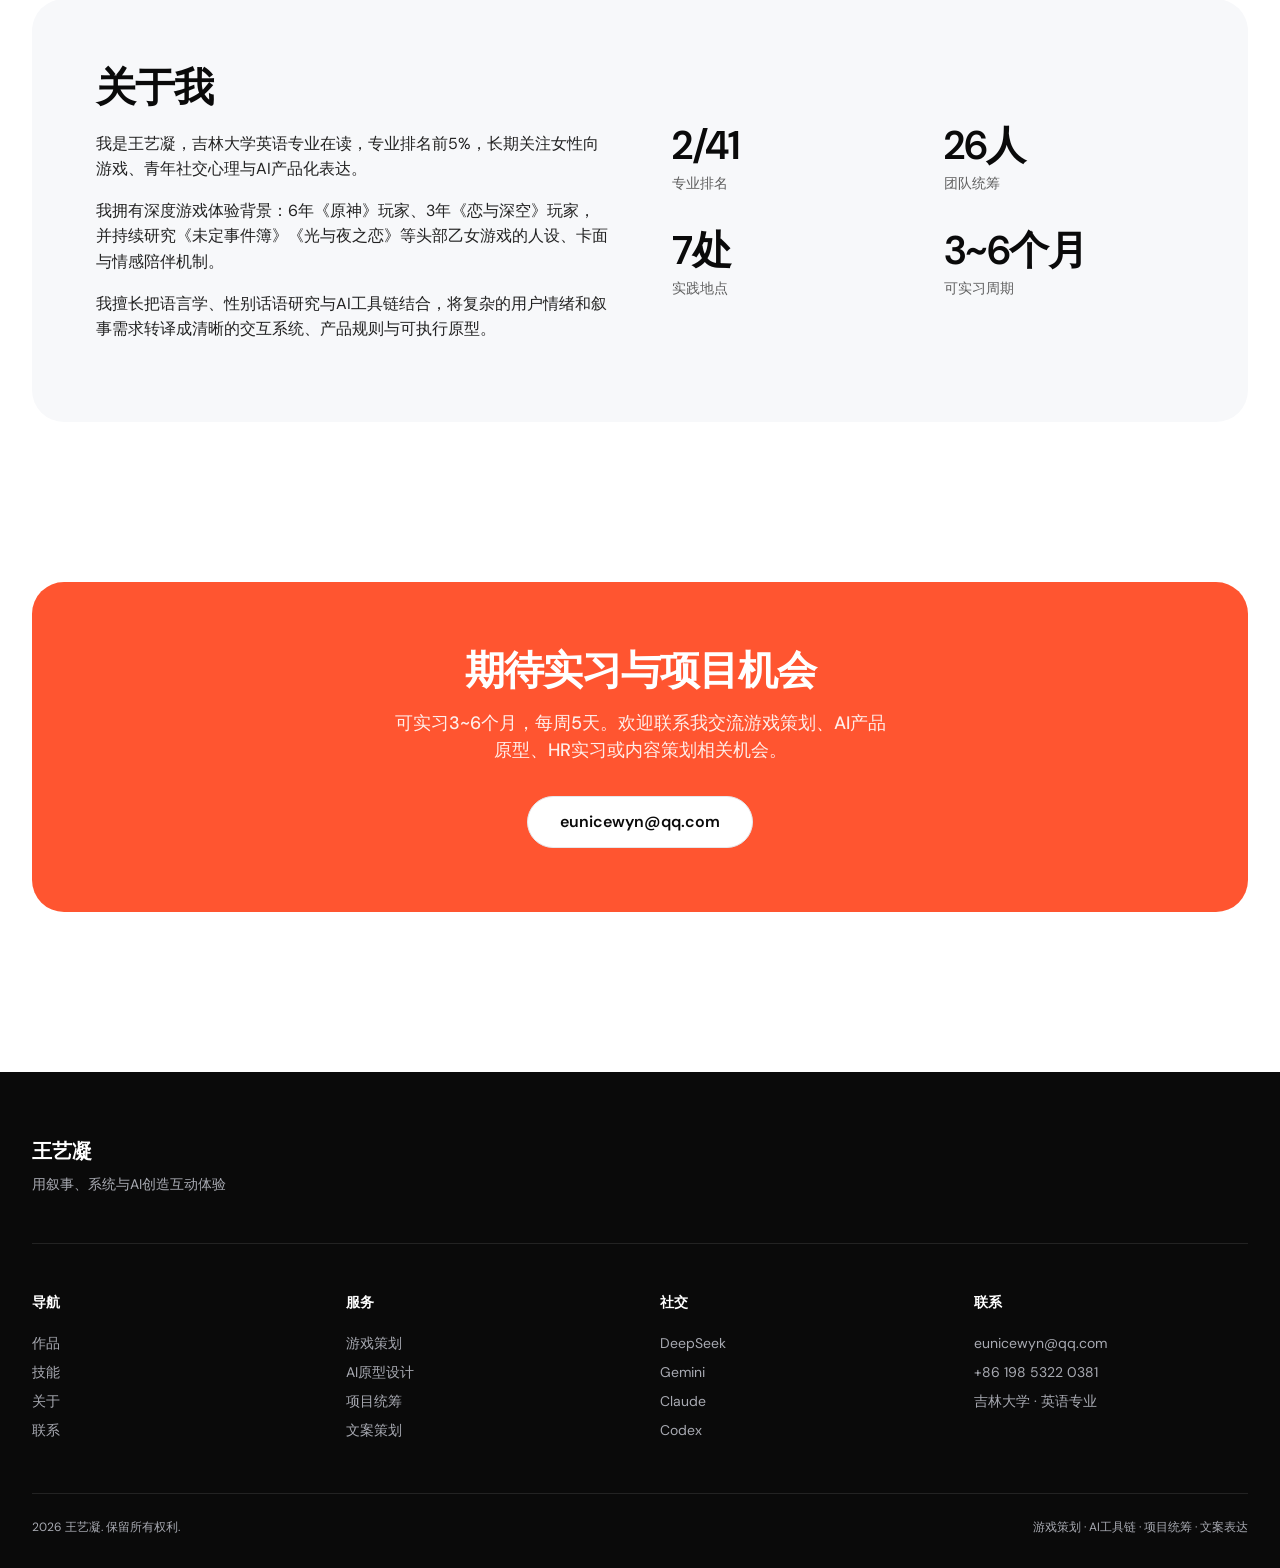
==== commit ce9f076c: "Add farm romance game page and link from portfolio cards" ====
--- a/index.html
+++ b/index.html
@@ -500,6 +500,42 @@
       border: 1px solid var(--hairline-soft);
     }
 
+    .case-study-link {
+      text-decoration: none;
+      color: inherit;
+      display: block;
+      transition: transform 0.2s ease, box-shadow 0.2s ease;
+      border-radius: 32px;
+    }
+
+    .case-study-link:hover {
+      transform: translateY(-2px);
+      box-shadow: rgba(0, 0, 0, 0.06) 0px 8px 24px -4px;
+    }
+
+    .case-study-link .case-visual {
+      position: relative;
+    }
+
+    .case-study-link .case-visual::after {
+      content: "点击体验 →";
+      position: absolute;
+      bottom: 12px;
+      right: 12px;
+      background: var(--primary);
+      color: var(--on-primary);
+      font-size: 12px;
+      font-weight: 600;
+      padding: 6px 14px;
+      border-radius: 9999px;
+      opacity: 0;
+      transition: opacity 0.2s ease;
+    }
+
+    .case-study-link:hover .case-visual::after {
+      opacity: 1;
+    }
+
     .case-study.reverse .case-text { order: 2; }
 
     .case-text .case-eyebrow {
@@ -635,7 +671,7 @@
     <h2 class="section-title">精选作品</h2>
     <p class="section-subtitle">从独立游戏原型到情感状态分析工具，每个项目都围绕“叙事、机制、用户情绪与AI落地”展开。</p>
     <div class="project-grid">
-      <div class="project-card project-card-coral">
+      <a href="farm-romance-game.html" class="project-card project-card-coral" style="text-decoration:none;color:inherit;">
         <div>
           <div class="project-card-header">
             <div class="project-card-icon">&#127912;</div>
@@ -646,7 +682,7 @@
           <h3>像素农场微醺物语</h3>
           <p>女性向“农场模拟经营+NPC互动”独立游戏原型，规划播种、浇水、收获、金币与体力循环，并设计调酒师陆岚的好感度互动系统。</p>
         </div>
-      </div>
+      </a>
       <div class="project-card project-card-magenta">
         <div>
           <div class="project-card-header">
@@ -734,6 +770,7 @@
       </article>
 
       <!-- Case 02: 像素农场微醺物语 -->
+      <a href="farm-romance-game.html" class="case-study-link">
       <article class="case-study reverse">
         <div class="case-visual">
           <img src="assets/farm_main.jpg" alt="像素农场微醺物语 主界面截图">
@@ -744,9 +781,9 @@
           <p class="case-tagline">我策划并搭建的女性向独立游戏原型：白天经营农场，傍晚在酒吧与调酒师陆岚培养感情，把模拟经营与恋爱叙事融合。</p>
           <ul>
             <li>核心循环：播种 / 浇水 / 收获 / 照顾鸡舍 ↔ 金币 · 体力 · 好感度 · 等级</li>
-            <li>NPC 陆岚情感线：聊天 / 送花互动、好感度提升、调酒店“农场主的心跳”支线</li>
+            <li>NPC 陆岚情感线：聊天 / 送花互动、好感度提升、调酒店"农场主的心跳"支线</li>
             <li>UI 模块化：日期、金币、体力、好感、等级 5 项核心状态栏</li>
-            <li>系统左栏“农场工具”+ 右栏“今日小目标 / 农场背包”闭合每日玩法</li>
+            <li>系统左栏"农场工具"+ 右栏"今日小目标 / 农场背包"闭合每日玩法</li>
           </ul>
           <div class="case-meta">
             <span class="case-tag">女性向游戏</span>
@@ -756,6 +793,7 @@
           </div>
         </div>
       </article>
+      </a>
 
       <!-- Case 03: Eazo 暧昧期聊天分析 -->
       <article class="case-study">
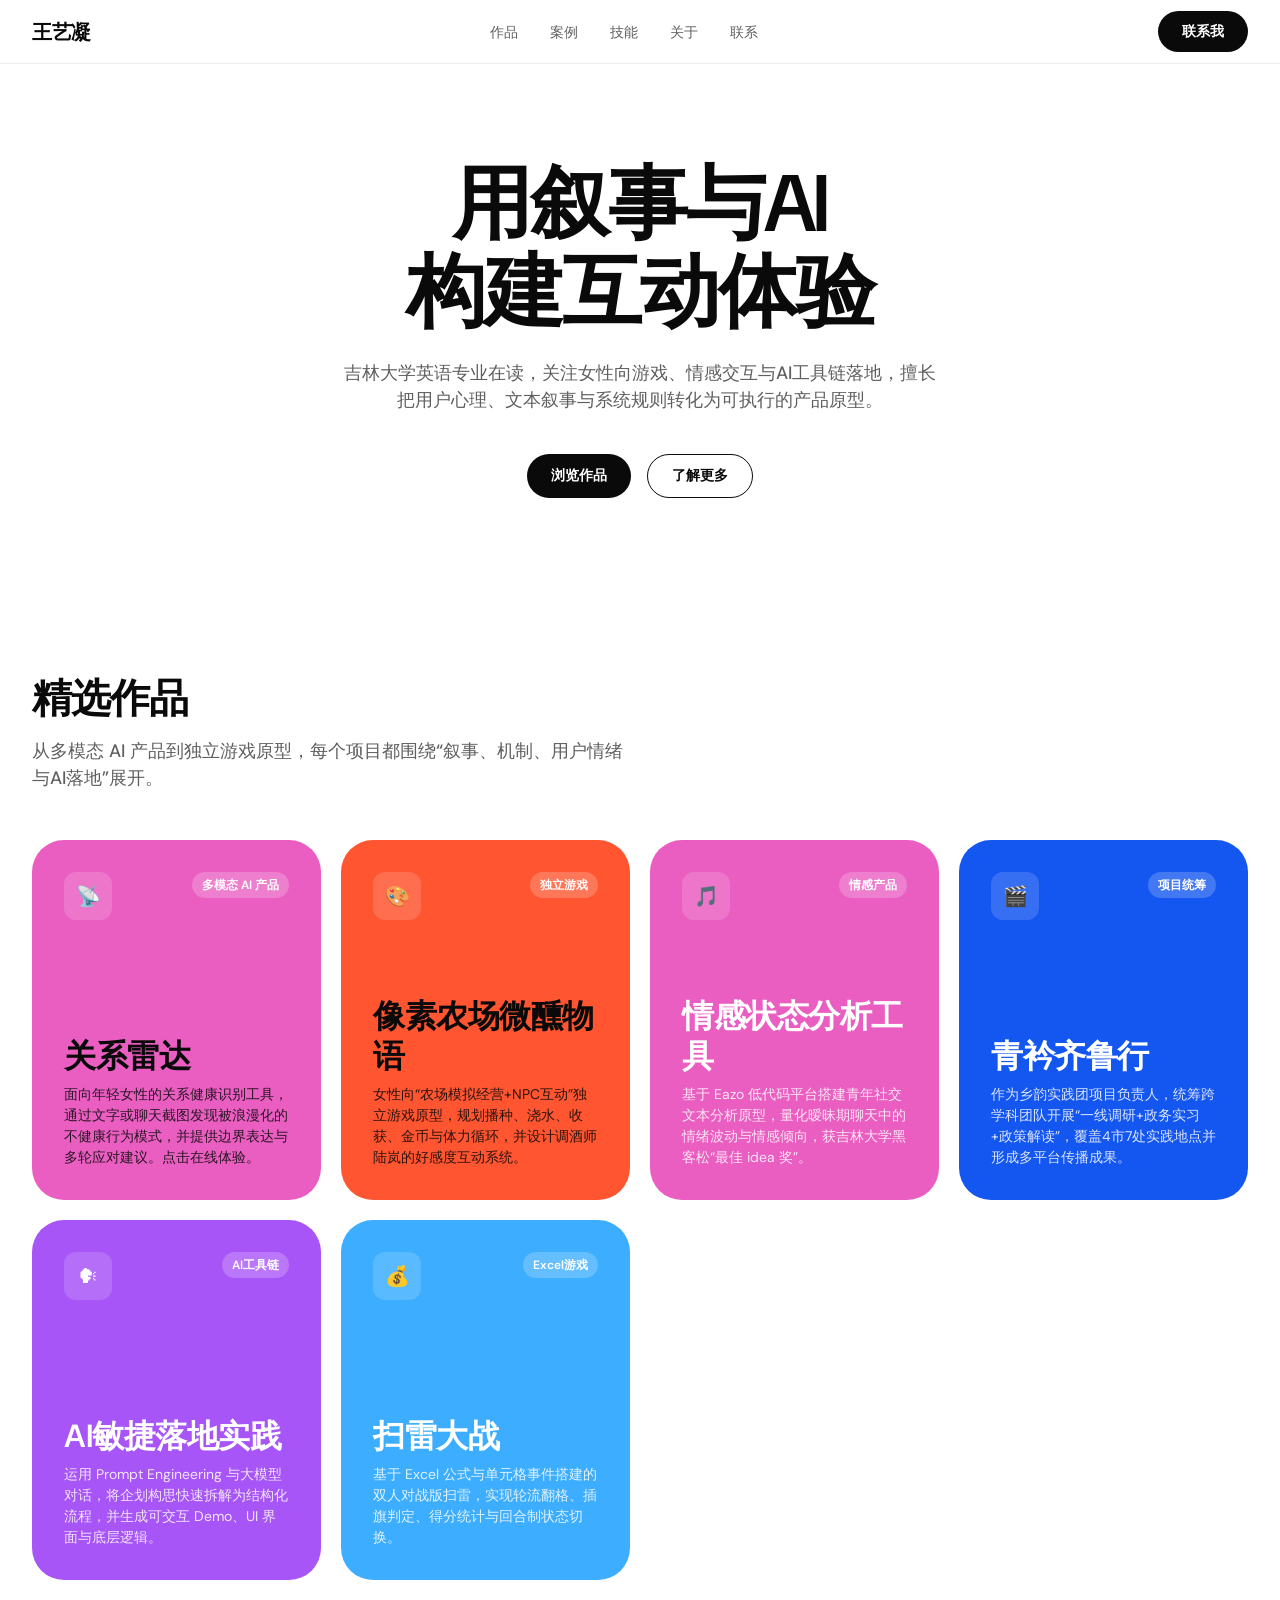
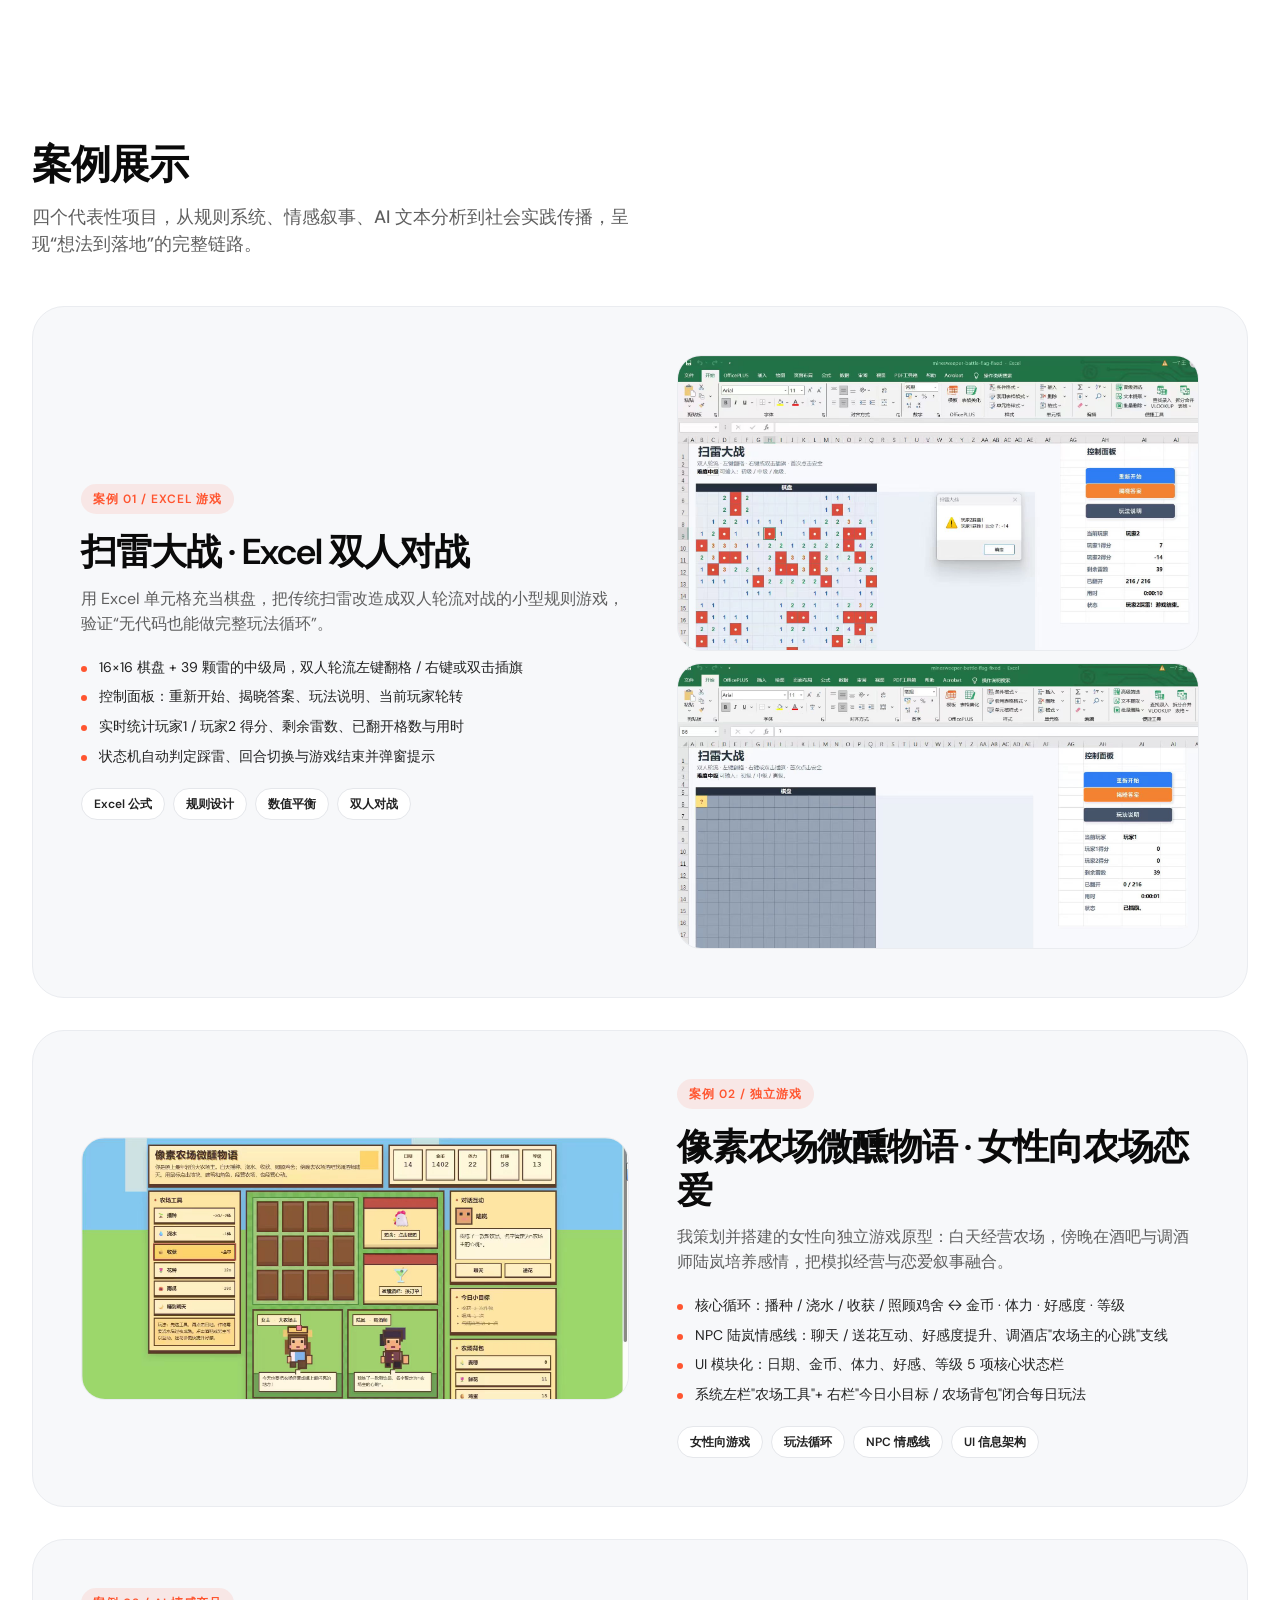
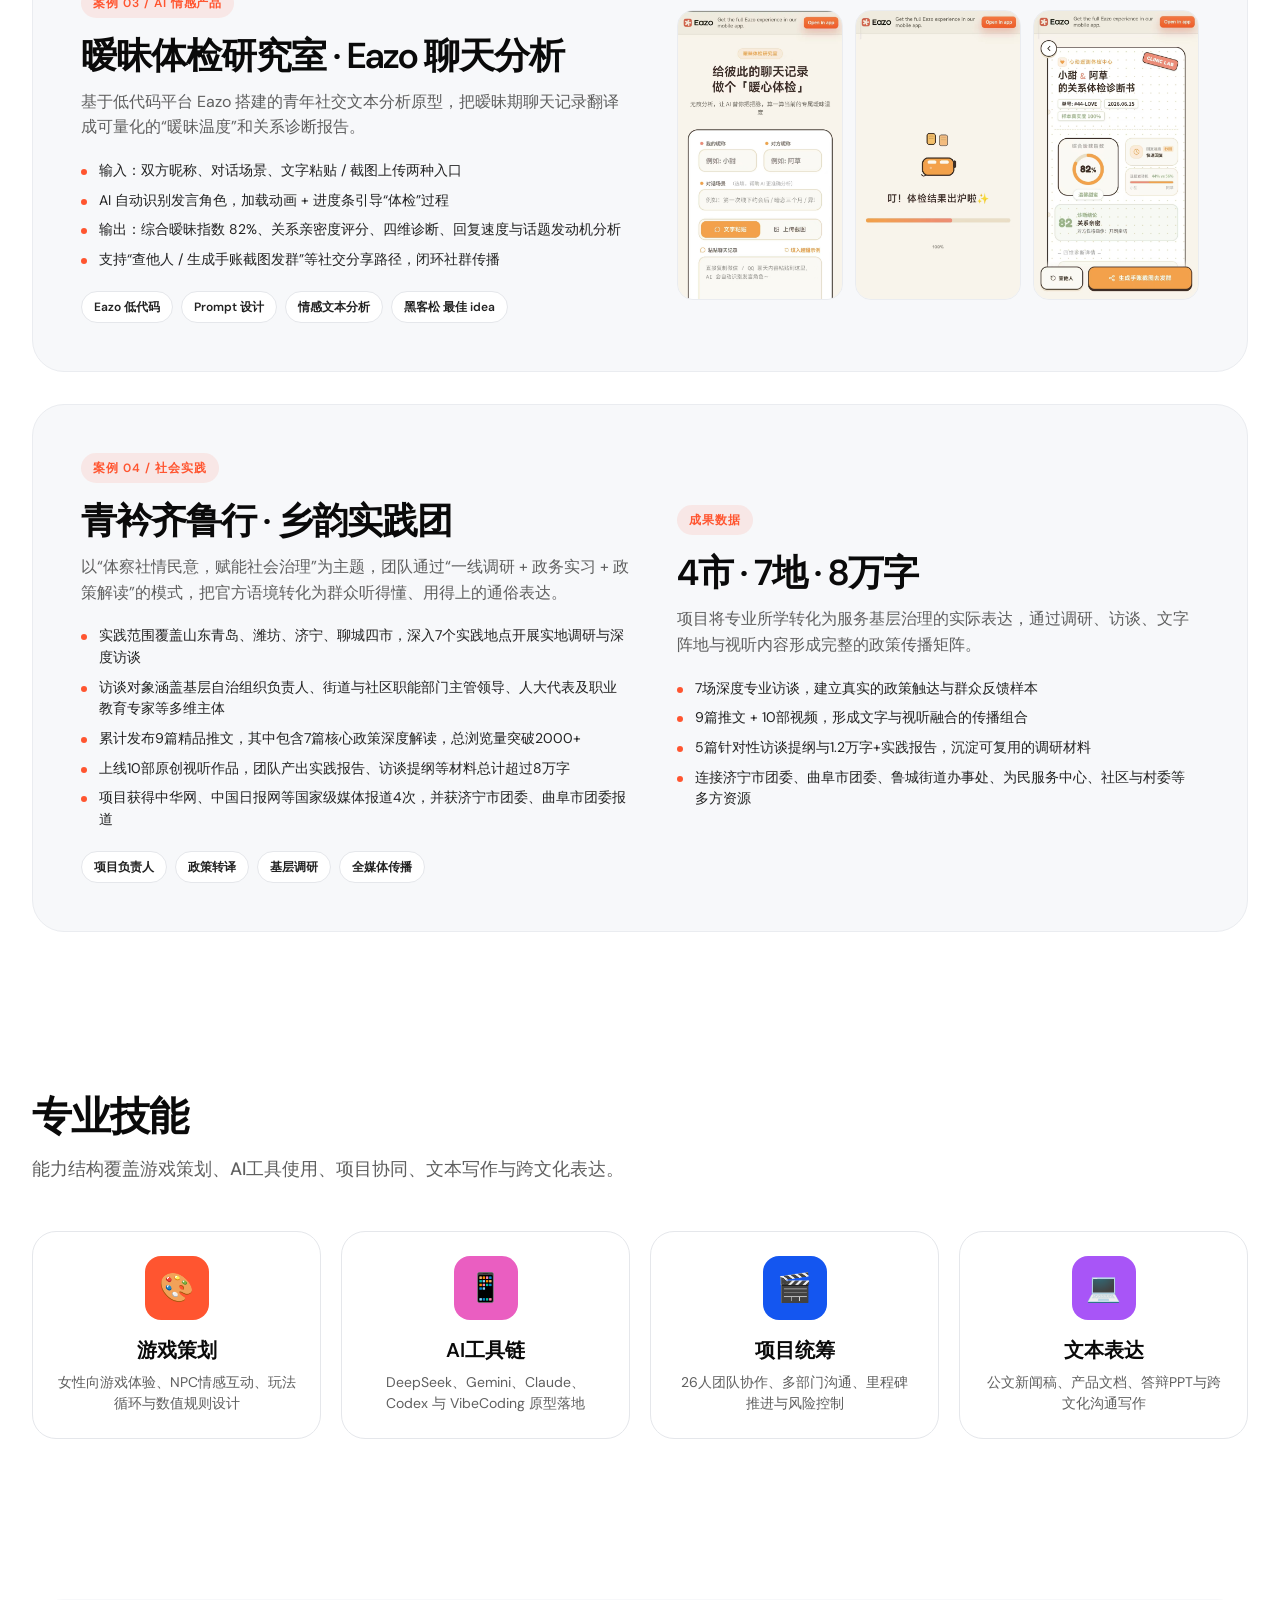
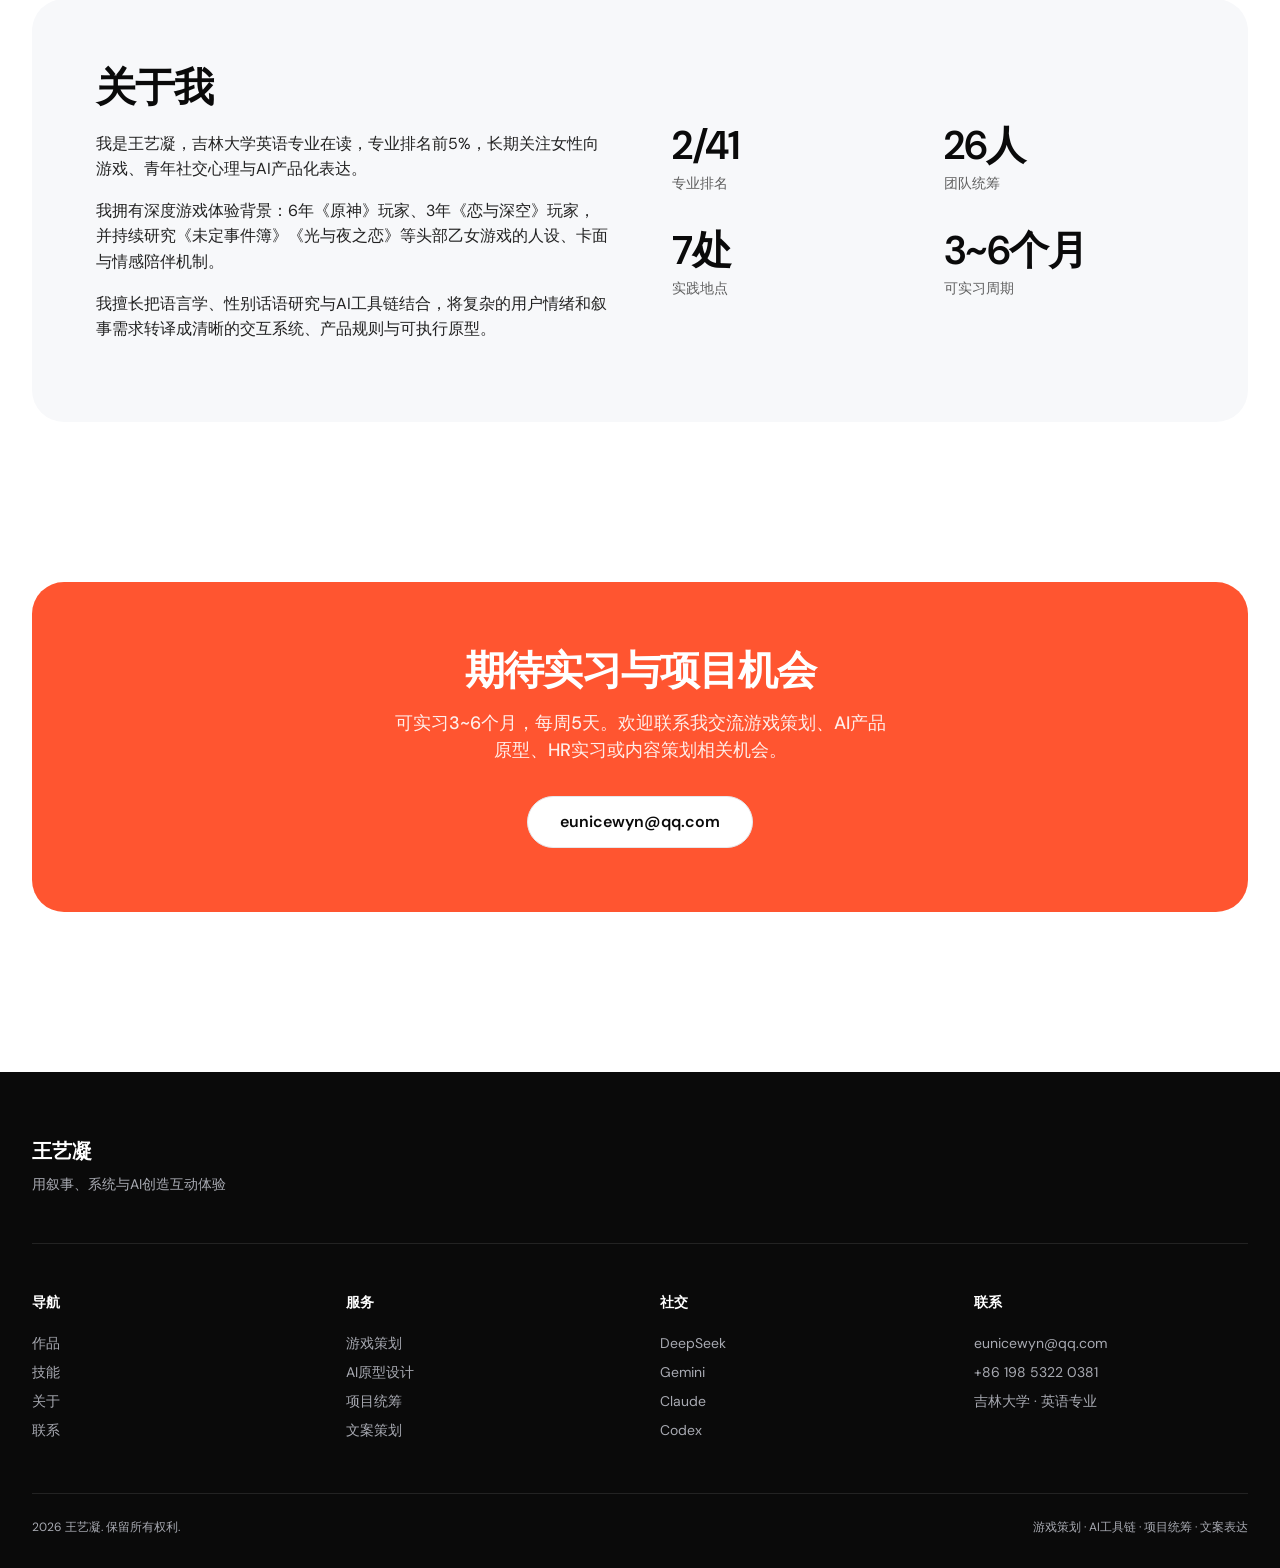
==== commit 2b8c0c92: "feat: add relationship radar to portfolio" ====
--- a/index.html
+++ b/index.html
@@ -669,8 +669,20 @@
   <!-- Projects Section -->
   <section class="section" id="projects">
     <h2 class="section-title">精选作品</h2>
-    <p class="section-subtitle">从独立游戏原型到情感状态分析工具，每个项目都围绕“叙事、机制、用户情绪与AI落地”展开。</p>
+    <p class="section-subtitle">从多模态 AI 产品到独立游戏原型，每个项目都围绕“叙事、机制、用户情绪与AI落地”展开。</p>
     <div class="project-grid">
+      <a href="https://radar.wangyn.work" target="_blank" rel="noopener noreferrer" class="project-card project-card-magenta" style="text-decoration:none;color:inherit;">
+        <div>
+          <div class="project-card-header">
+            <div class="project-card-icon">&#128225;</div>
+            <span class="project-badge">多模态 AI 产品</span>
+          </div>
+        </div>
+        <div>
+          <h3>关系雷达</h3>
+          <p>面向年轻女性的关系健康识别工具，通过文字或聊天截图发现被浪漫化的不健康行为模式，并提供边界表达与多轮应对建议。点击在线体验。</p>
+        </div>
+      </a>
       <a href="farm-romance-game.html" class="project-card project-card-coral" style="text-decoration:none;color:inherit;">
         <div>
           <div class="project-card-header">
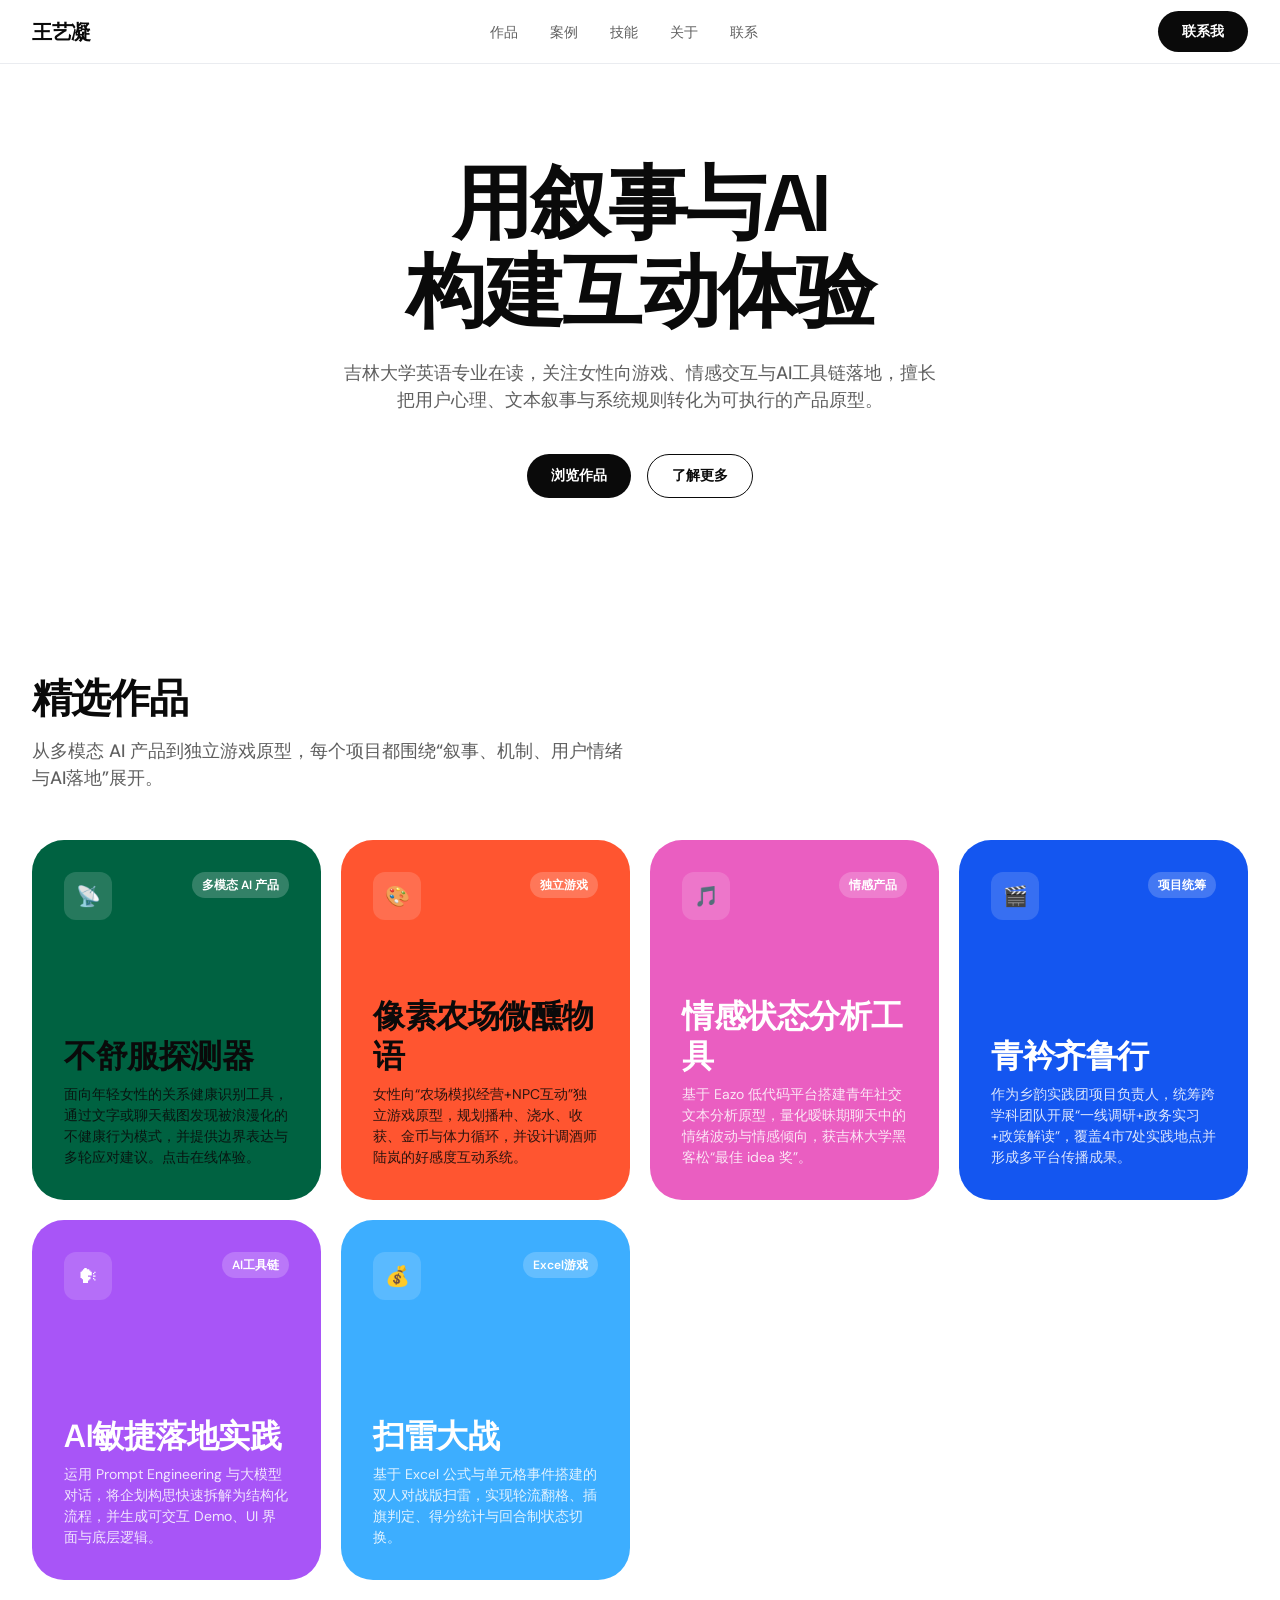
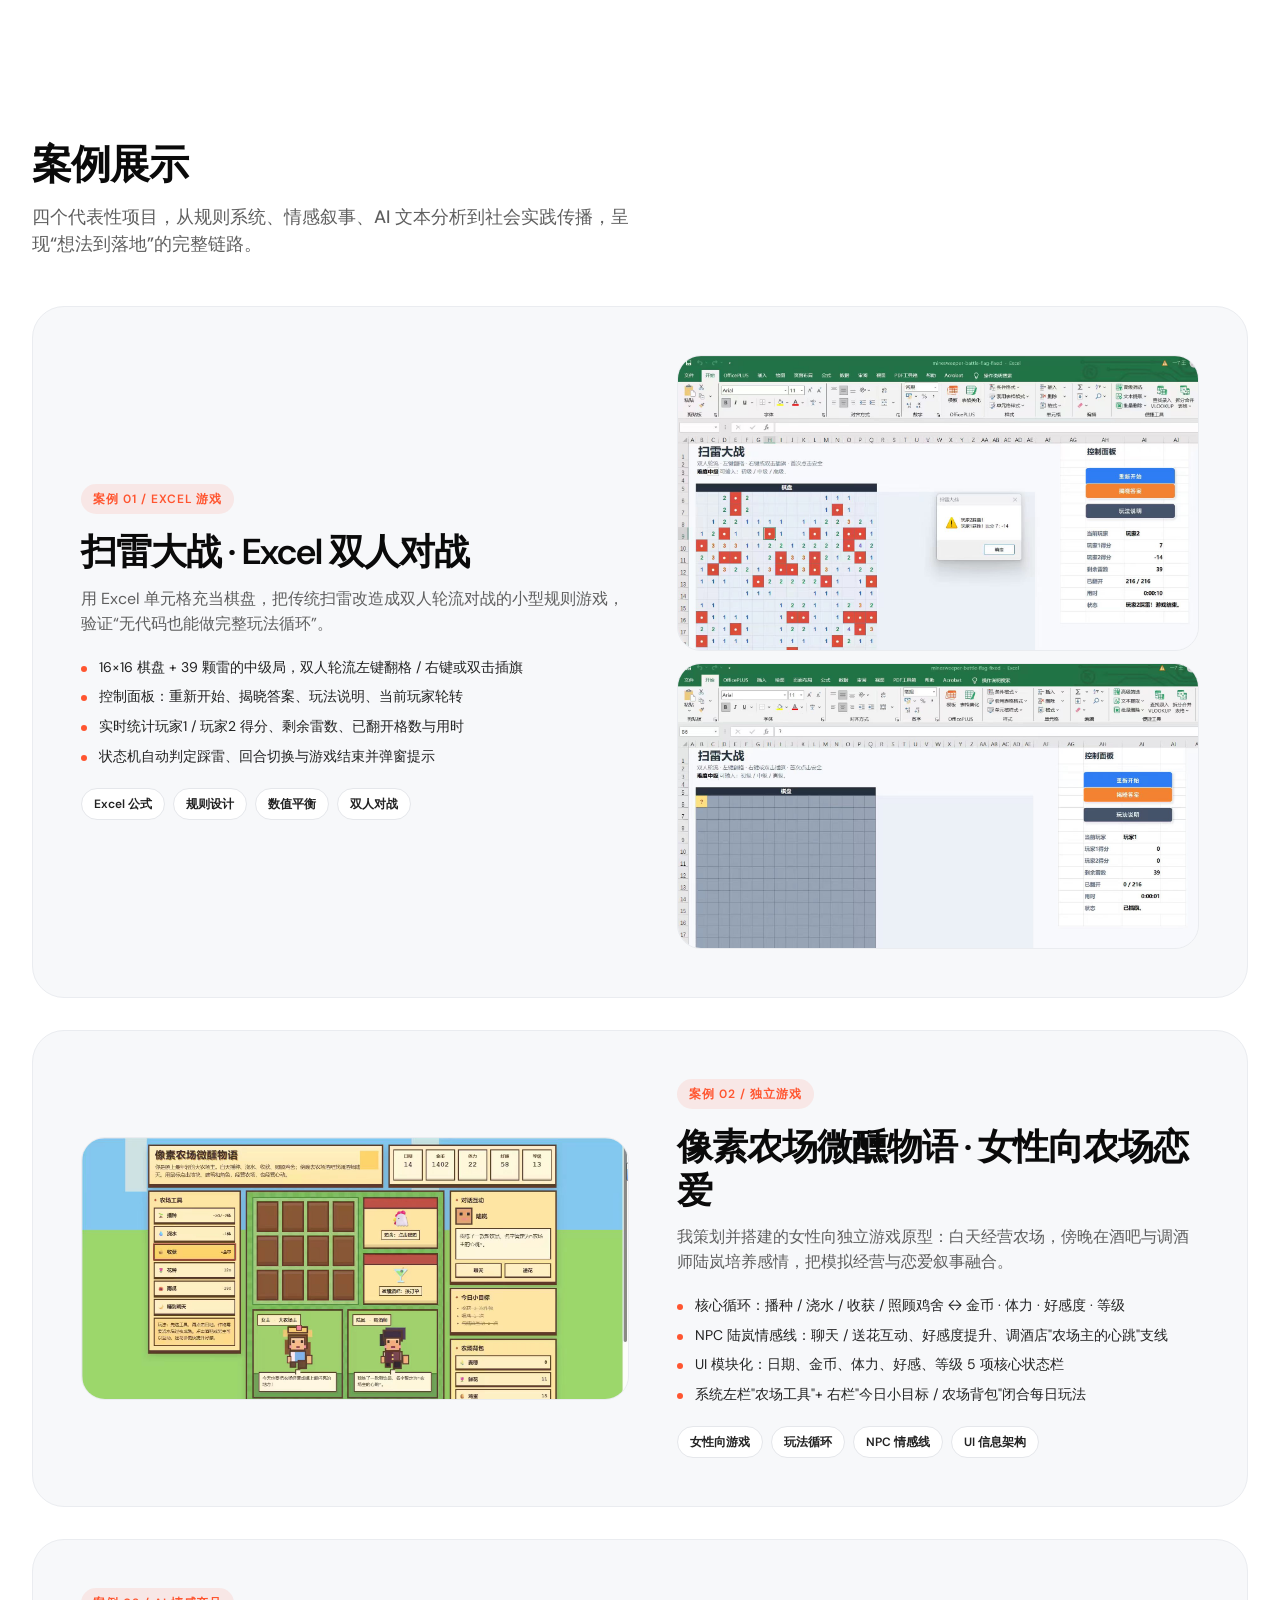
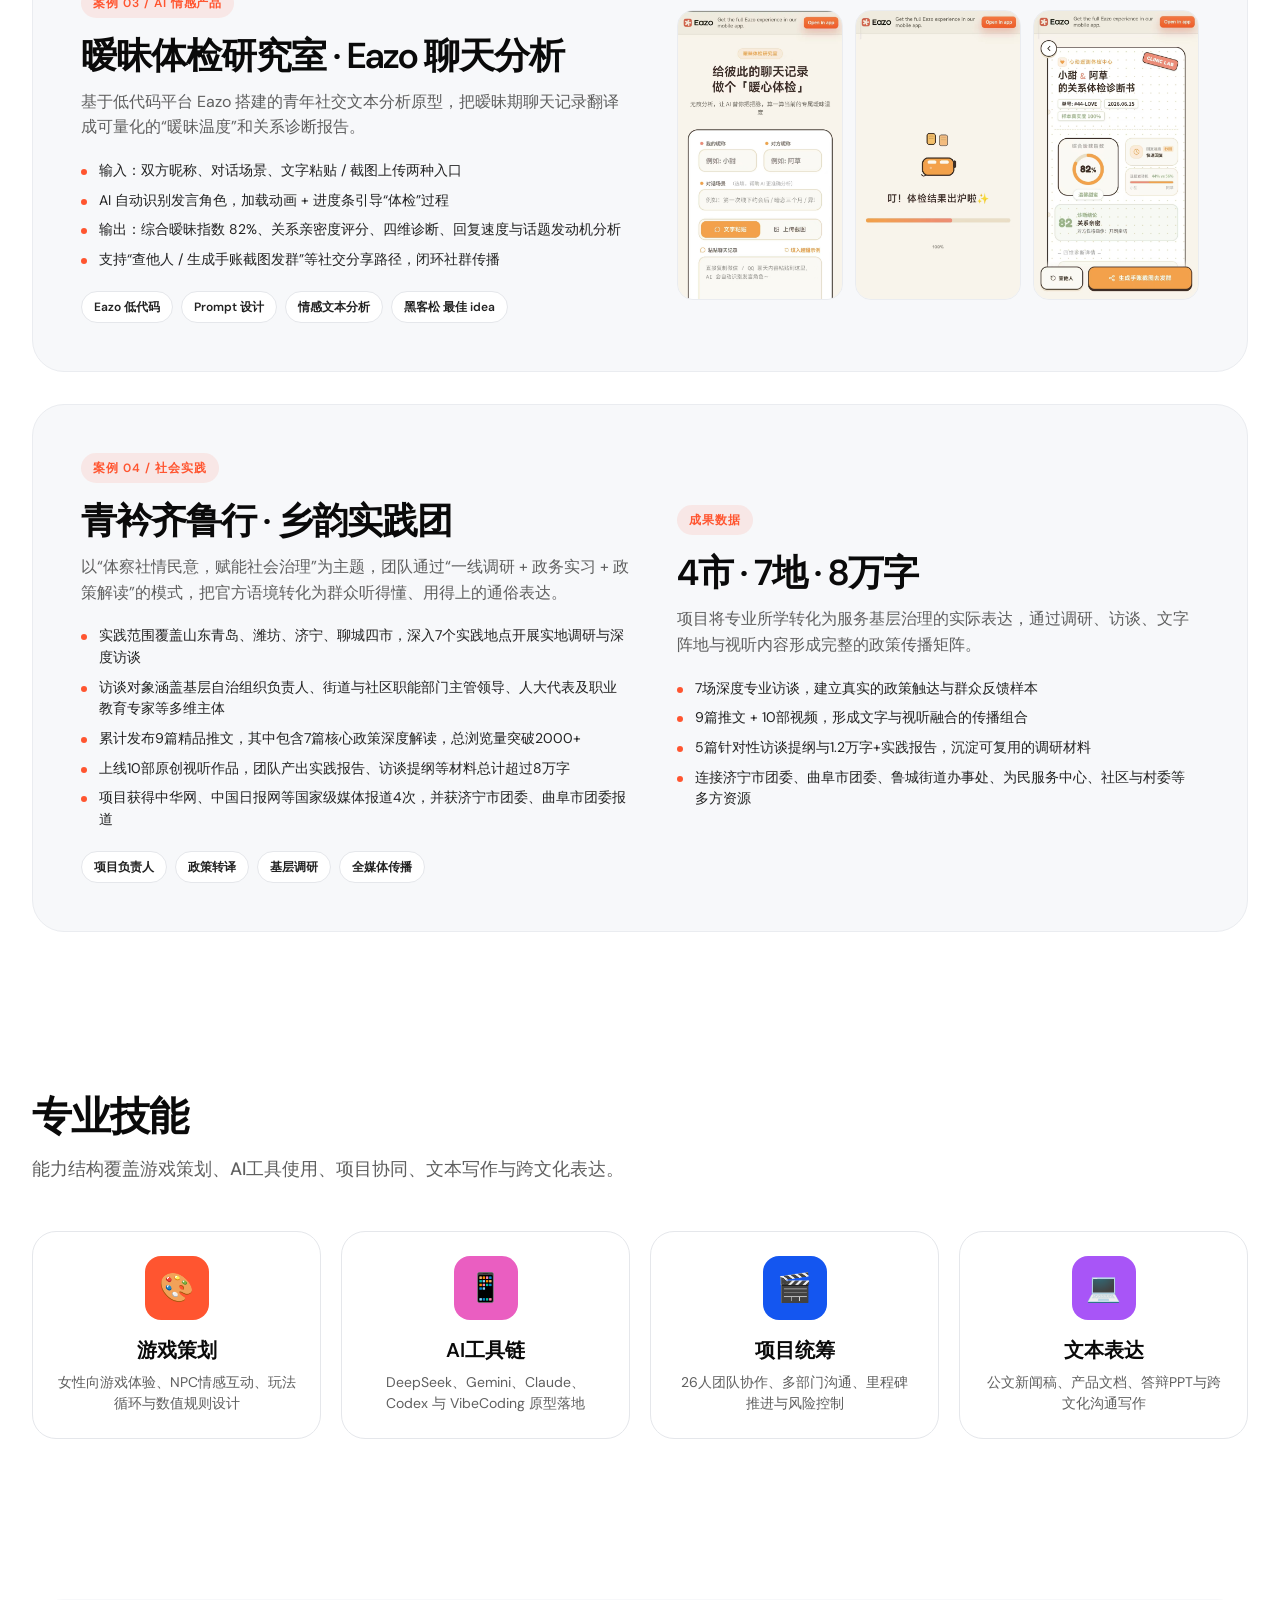
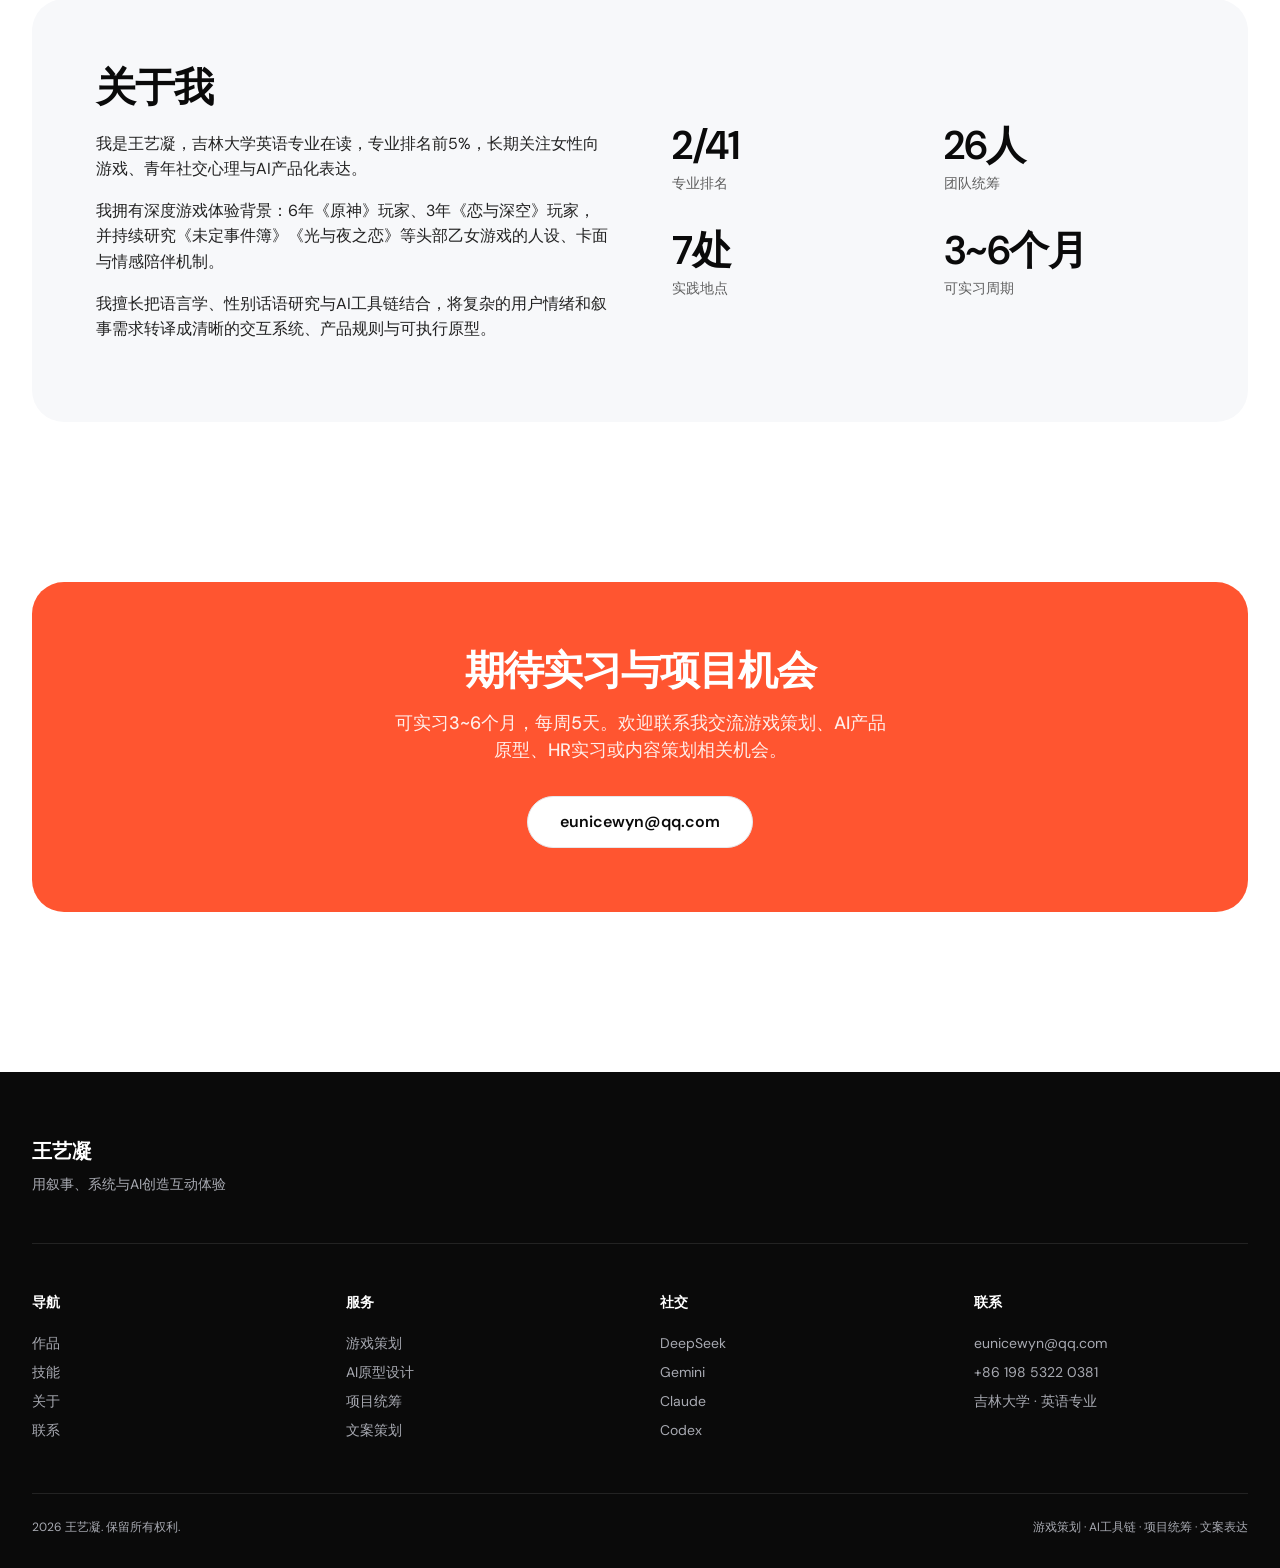
==== commit 8690e109: "style: update discomfort detector portfolio card" ====
--- a/index.html
+++ b/index.html
@@ -221,6 +221,7 @@
 
     .project-card-coral { background: var(--brand-coral); color: var(--on-primary); }
     .project-card-magenta { background: var(--brand-magenta); color: var(--on-primary); }
+    .project-card-radar { background: #006241; color: var(--on-primary); }
     .project-card-blue { background: var(--brand-blue); color: var(--on-primary); }
     .project-card-purple { background: var(--brand-purple); color: var(--on-primary); }
     .project-card-cyan { background: var(--brand-cyan); color: var(--on-primary); }
@@ -671,7 +672,7 @@
     <h2 class="section-title">精选作品</h2>
     <p class="section-subtitle">从多模态 AI 产品到独立游戏原型，每个项目都围绕“叙事、机制、用户情绪与AI落地”展开。</p>
     <div class="project-grid">
-      <a href="https://radar.wangyn.work" target="_blank" rel="noopener noreferrer" class="project-card project-card-magenta" style="text-decoration:none;color:inherit;">
+      <a href="https://radar.wangyn.work" target="_blank" rel="noopener noreferrer" class="project-card project-card-radar" style="text-decoration:none;color:inherit;">
         <div>
           <div class="project-card-header">
             <div class="project-card-icon">&#128225;</div>
@@ -679,7 +680,7 @@
           </div>
         </div>
         <div>
-          <h3>关系雷达</h3>
+          <h3>不舒服探测器</h3>
           <p>面向年轻女性的关系健康识别工具，通过文字或聊天截图发现被浪漫化的不健康行为模式，并提供边界表达与多轮应对建议。点击在线体验。</p>
         </div>
       </a>
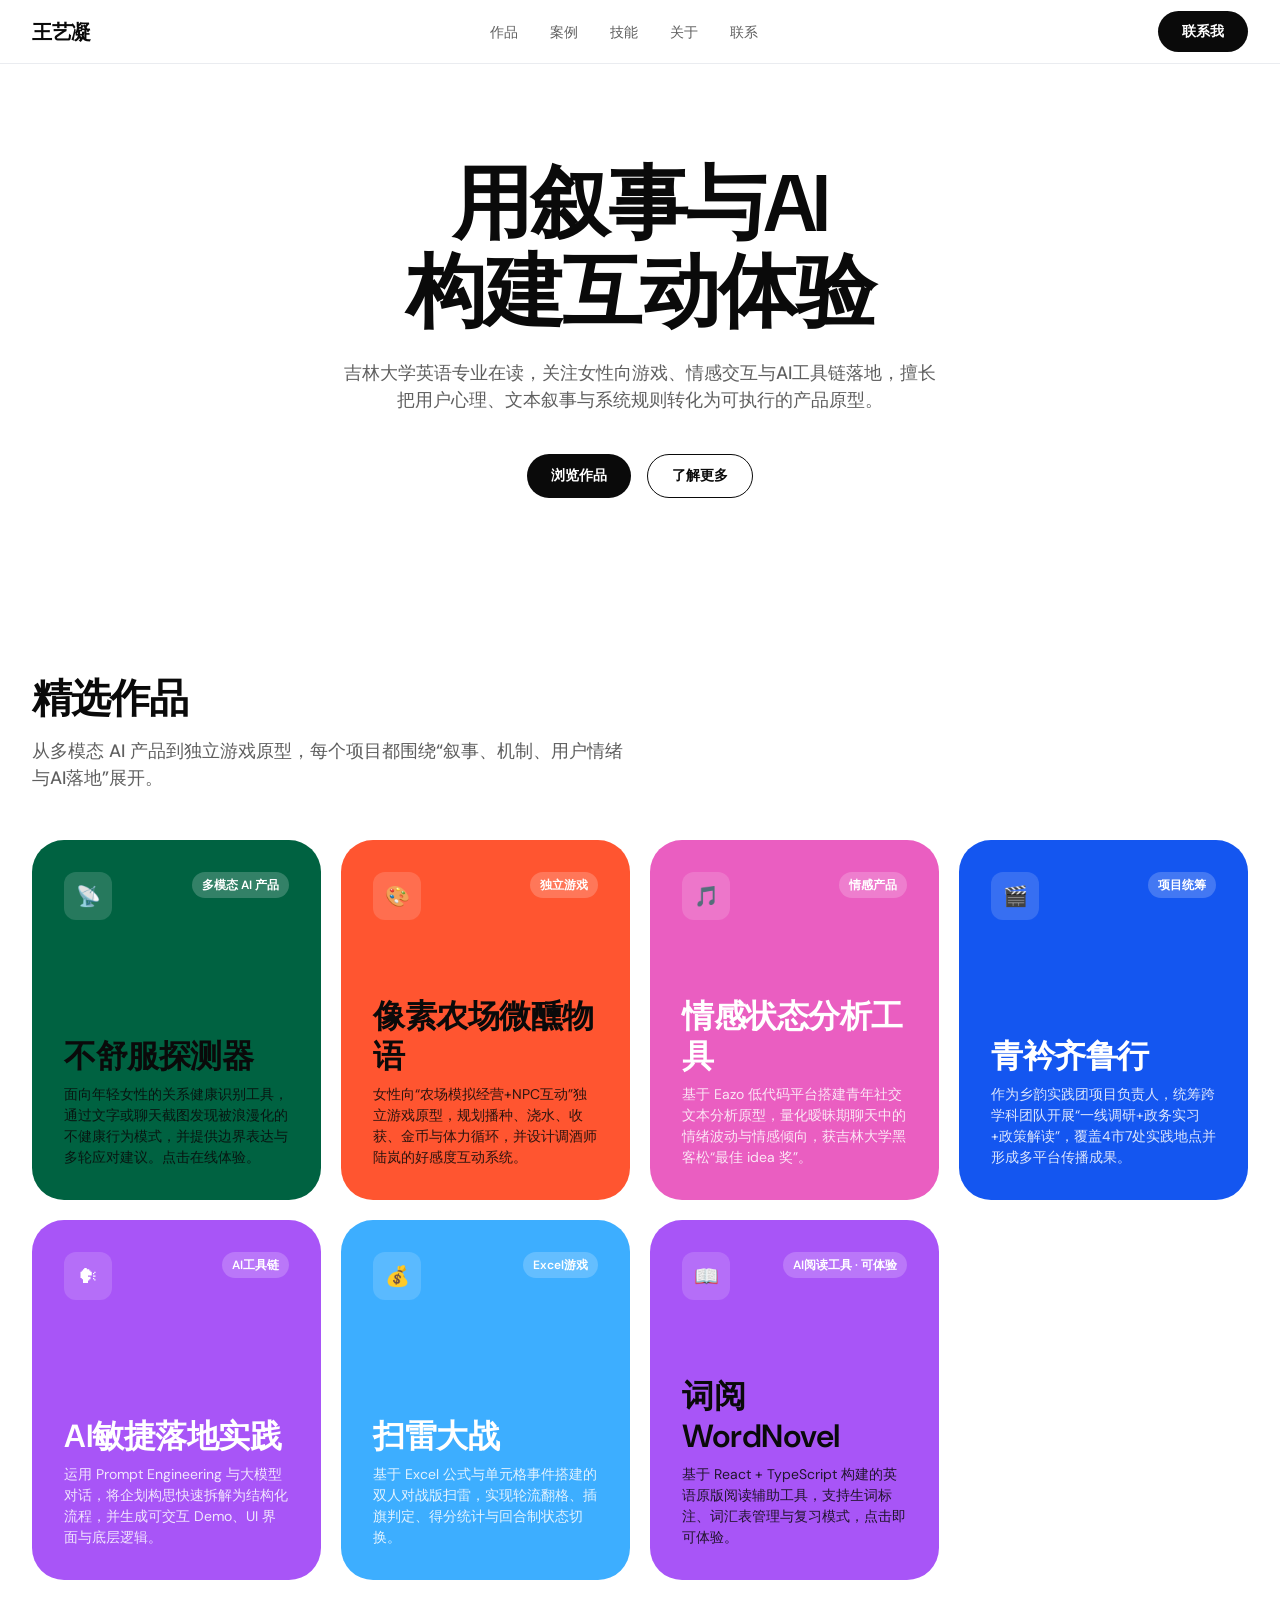
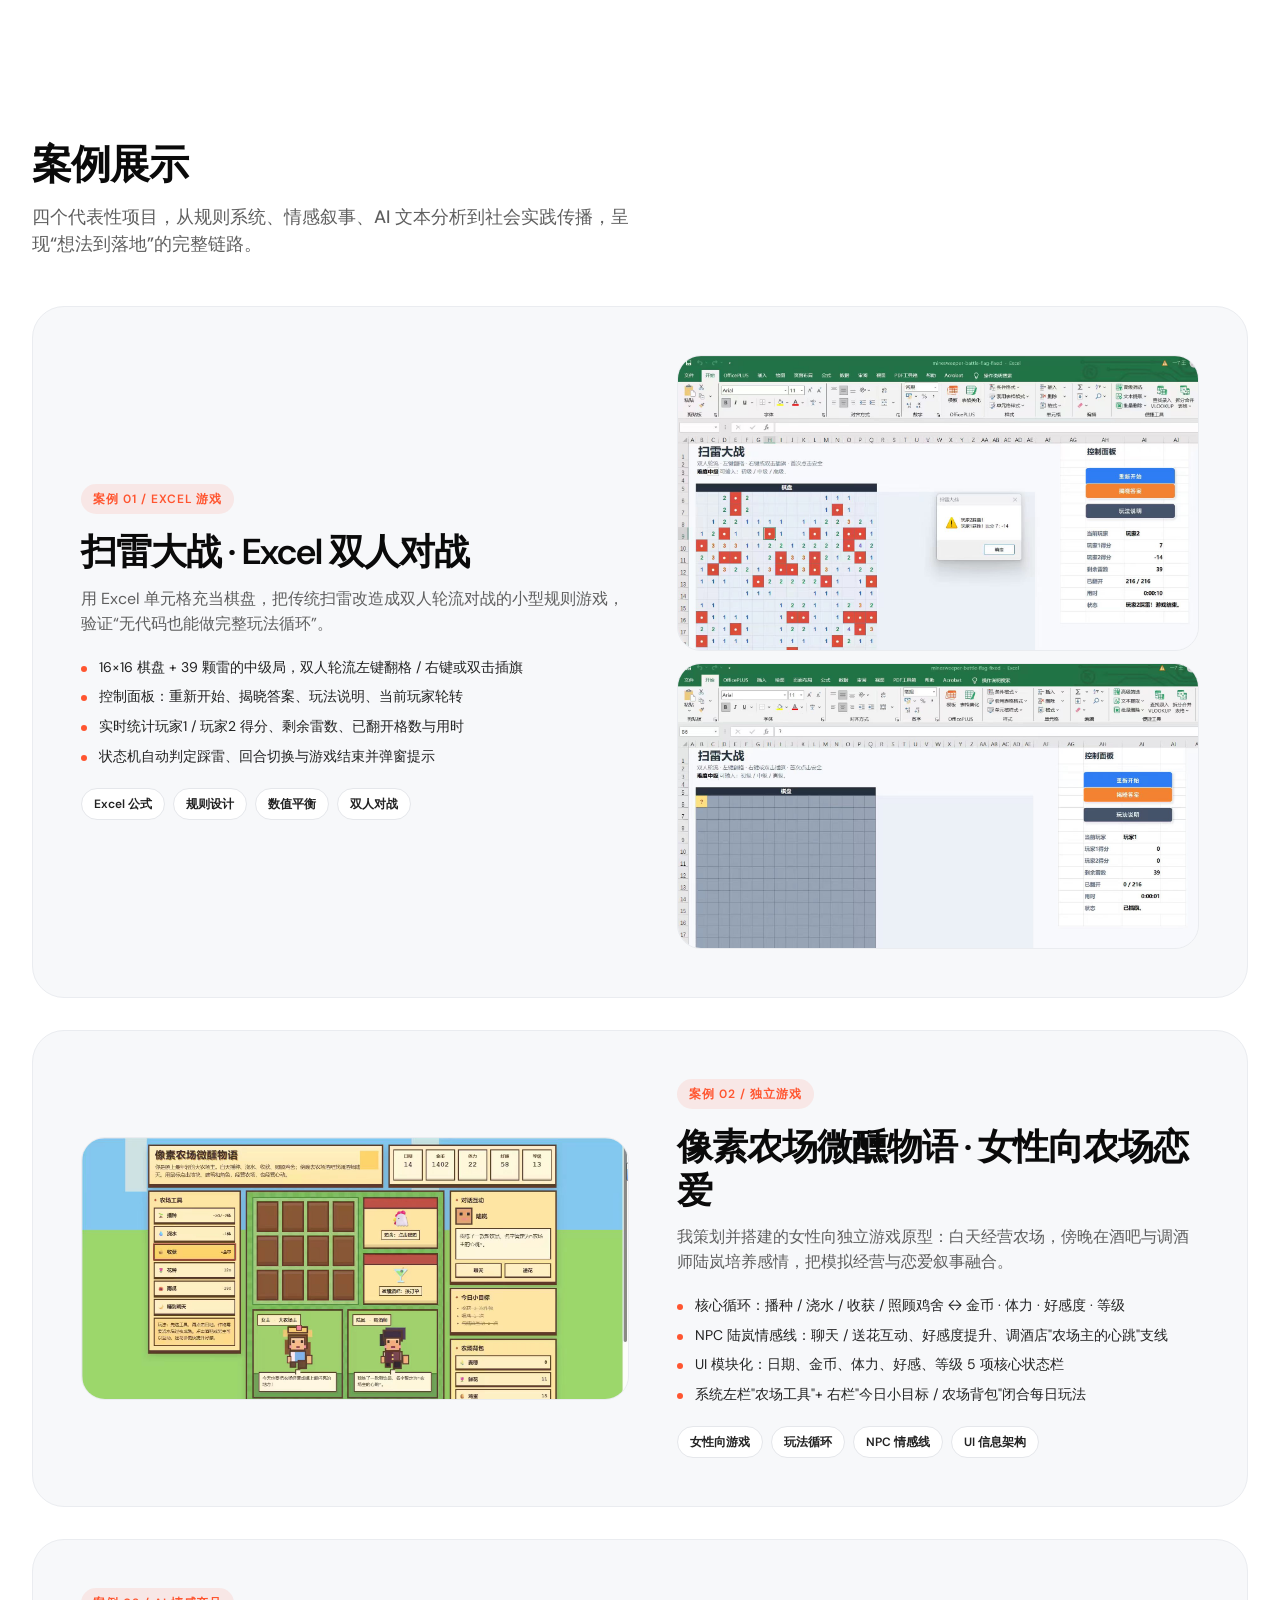
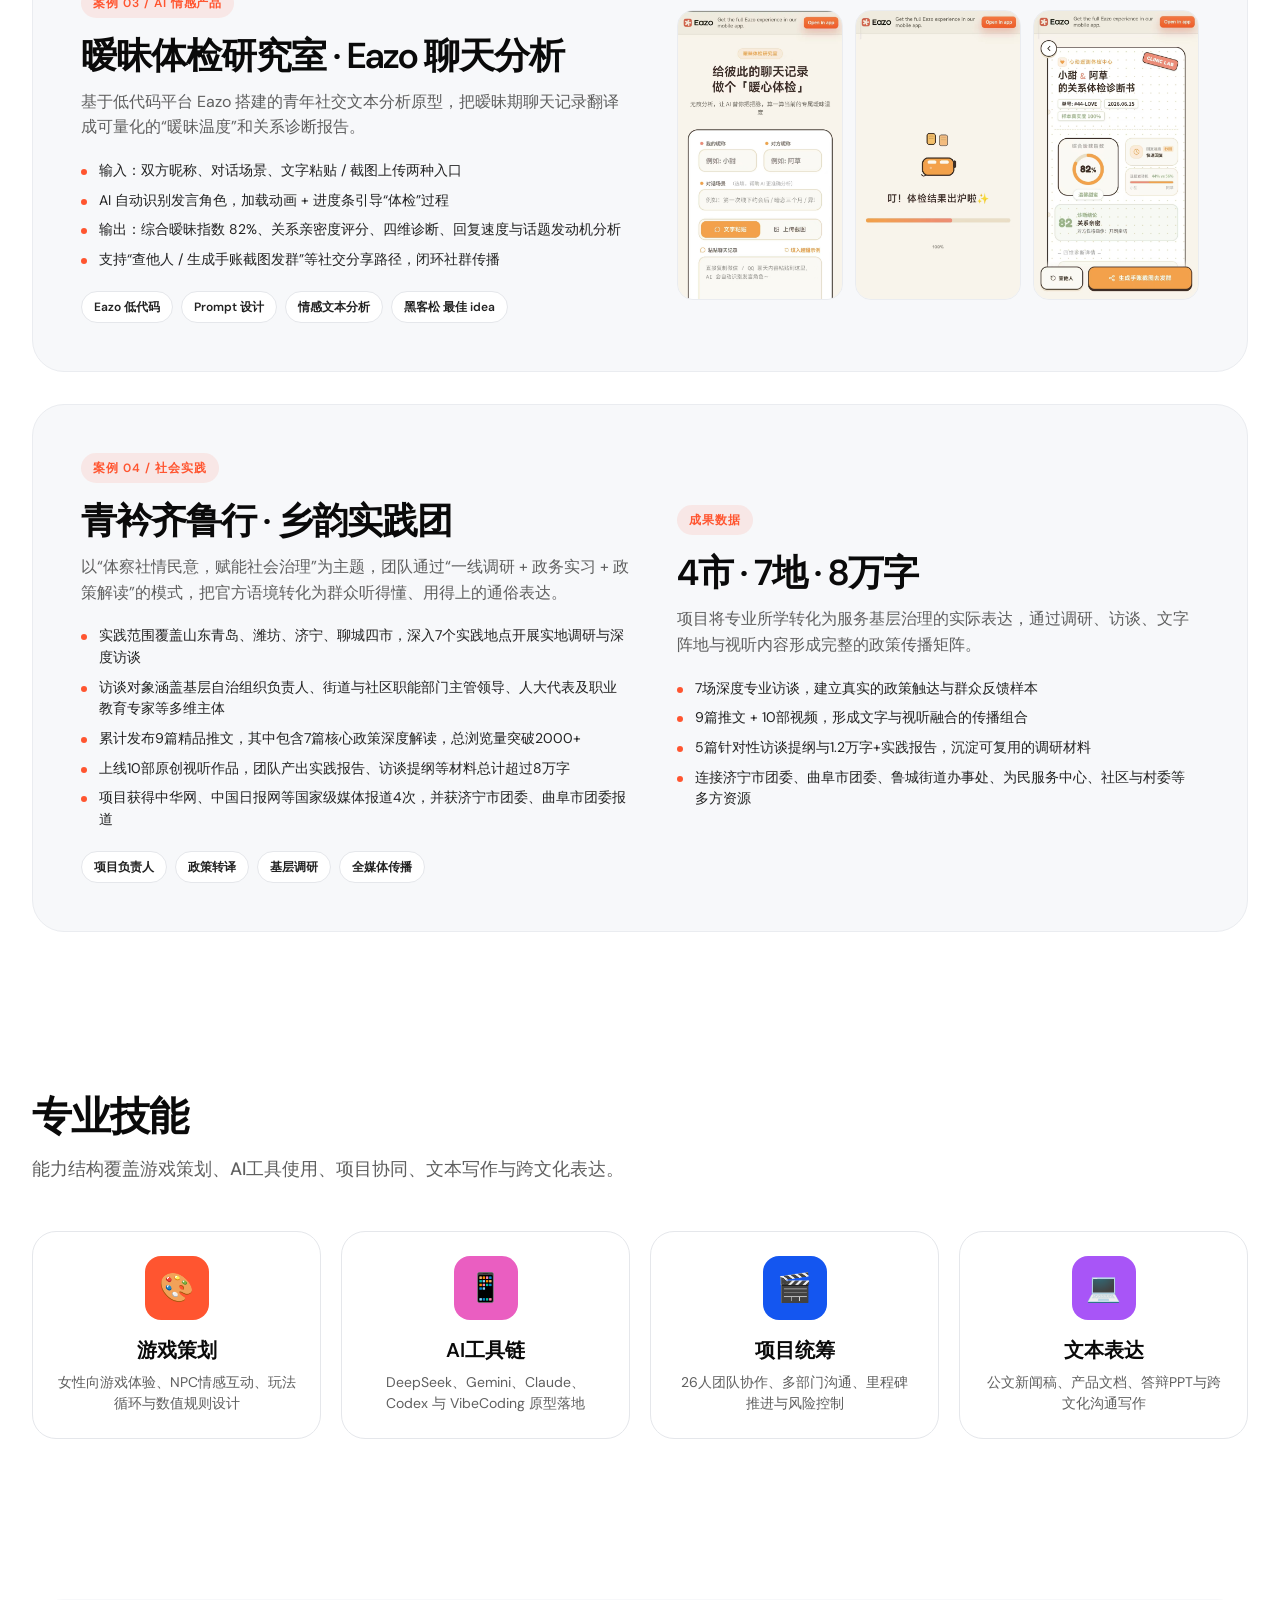
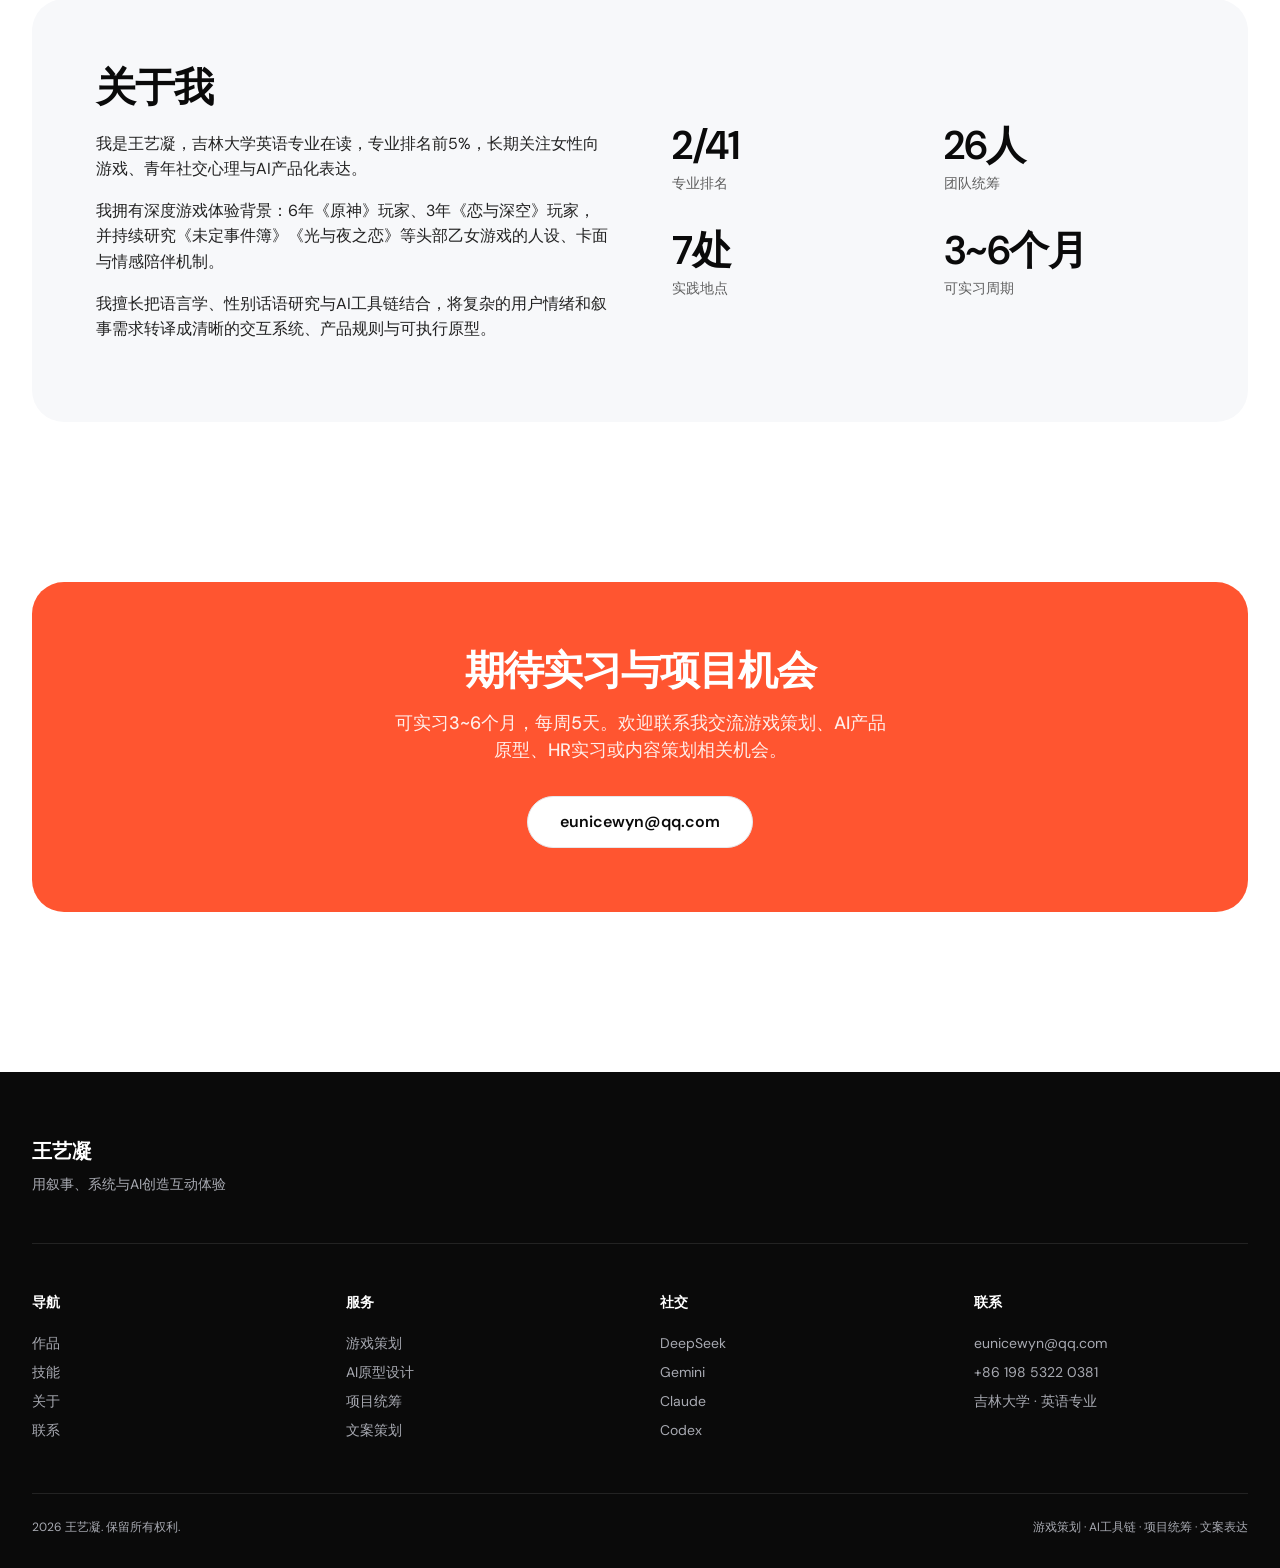
==== commit ba3a0a72: "Add WordNovel reading app and link from portfolio homepage" ====
--- a/index.html
+++ b/index.html
@@ -744,6 +744,18 @@
           <p>基于 Excel 公式与单元格事件搭建的双人对战版扫雷，实现轮流翻格、插旗判定、得分统计与回合制状态切换。</p>
         </div>
       </div>
+      <a href="wordnovel/" class="project-card project-card-purple" style="text-decoration:none;color:inherit;">
+        <div>
+          <div class="project-card-header">
+            <div class="project-card-icon">&#128214;</div>
+            <span class="project-badge">AI阅读工具 · 可体验</span>
+          </div>
+        </div>
+        <div>
+          <h3>词阅 WordNovel</h3>
+          <p>基于 React + TypeScript 构建的英语原版阅读辅助工具，支持生词标注、词汇表管理与复习模式，点击即可体验。</p>
+        </div>
+      </a>
     </div>
   </section>
 
